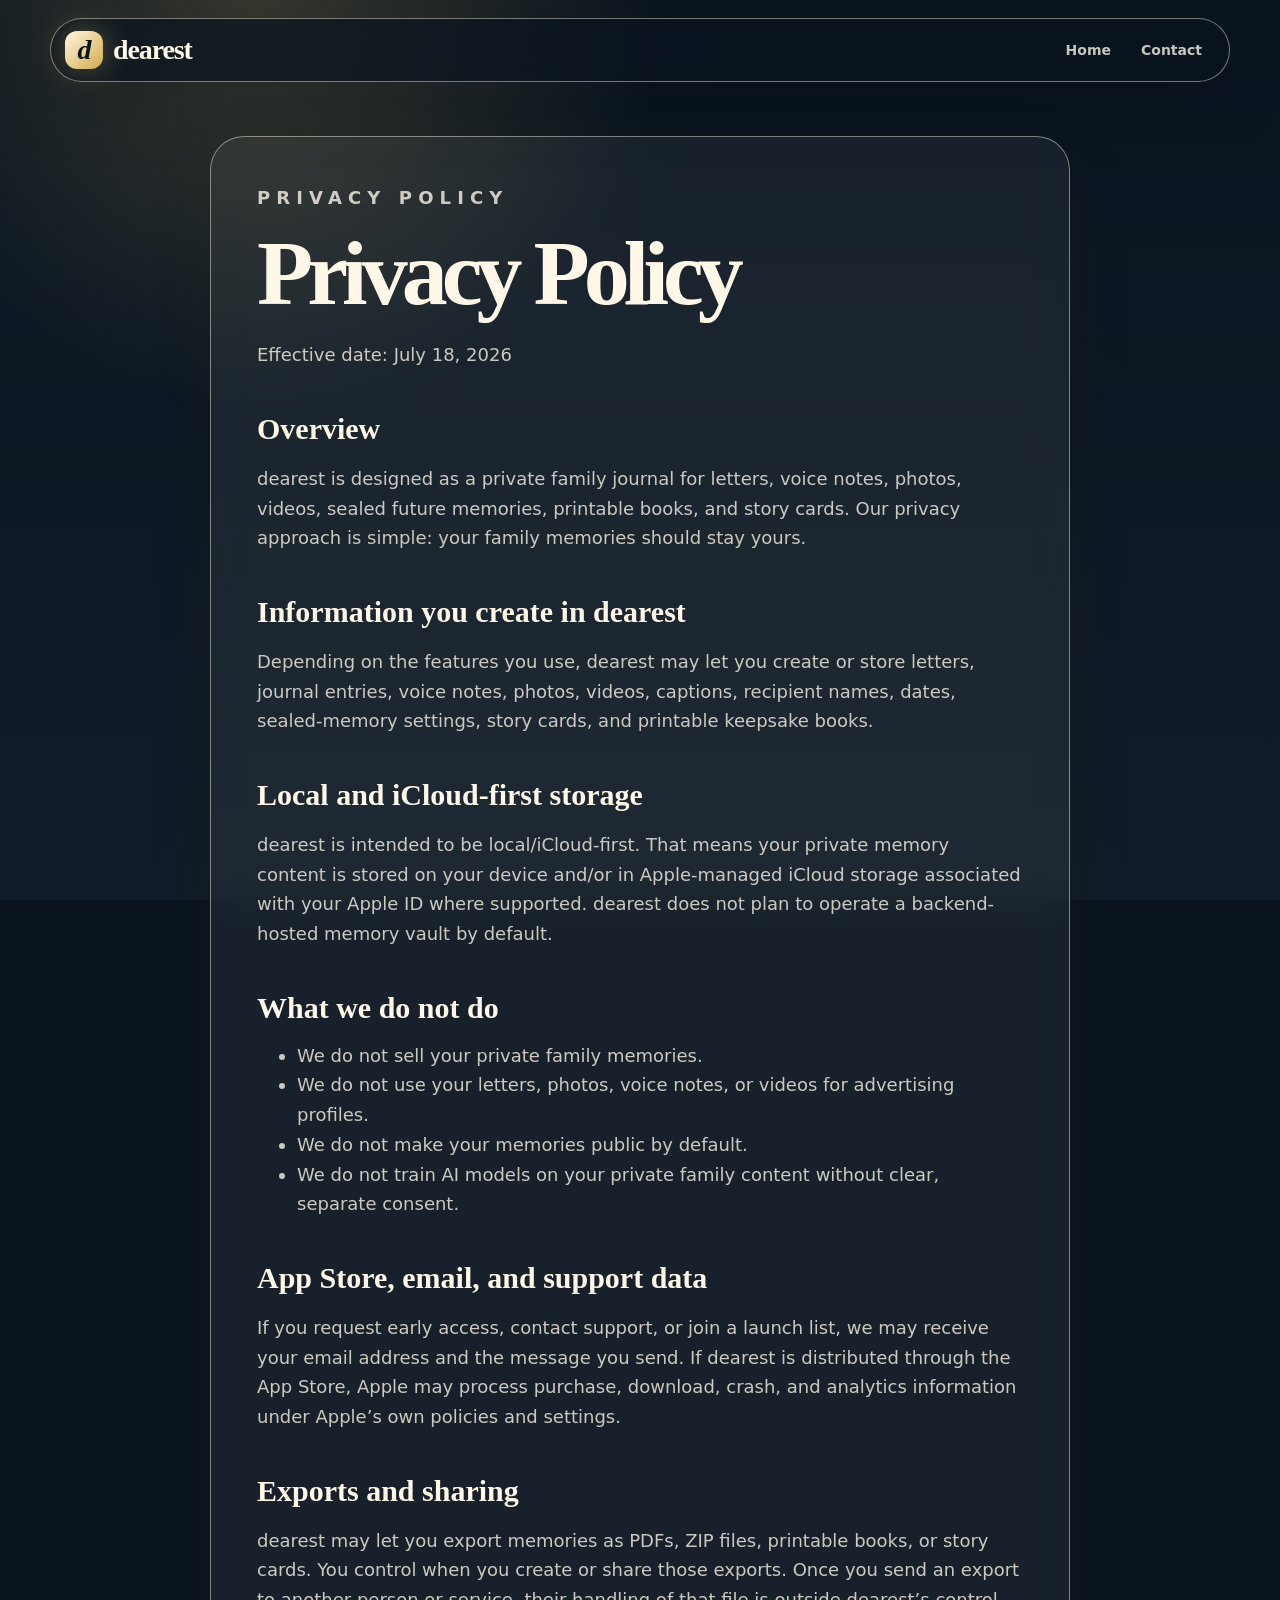
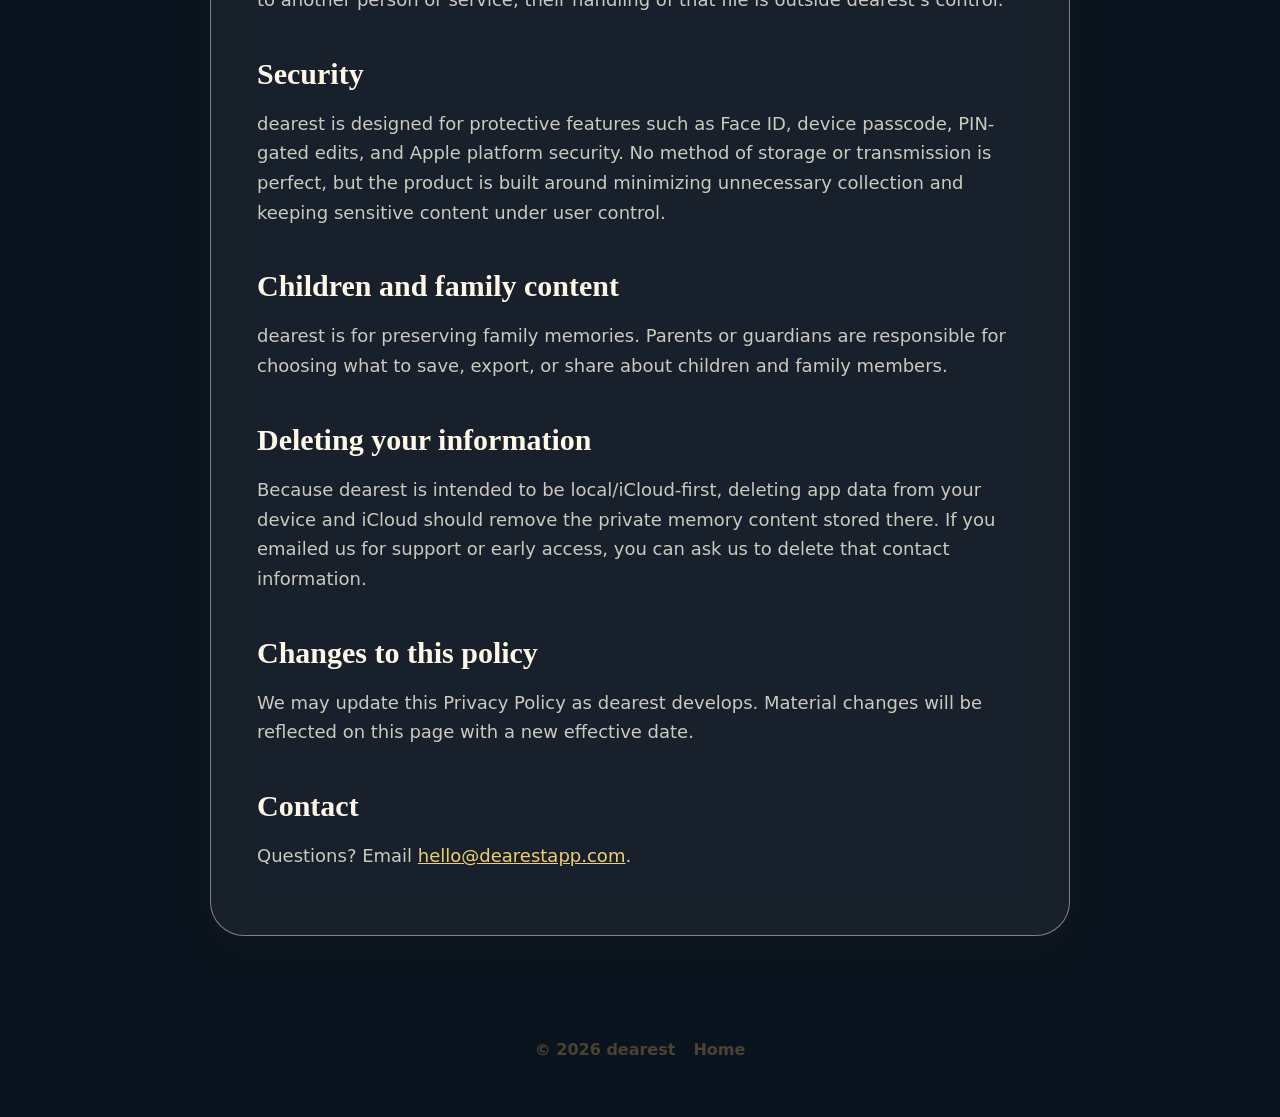
==== privacy.html @ 319049b5 "feat: add dearest marketing site" ====
<!doctype html>
<html lang="en">
<head>
  <meta charset="utf-8" />
  <meta name="viewport" content="width=device-width, initial-scale=1, viewport-fit=cover" />
  <title>Privacy Policy — dearest</title>
  <meta name="description" content="Privacy Policy for dearest, a private family journal app." />
  <meta name="theme-color" content="#0b141d" />
  <link rel="stylesheet" href="./styles.css?v=12" />
  <link rel="icon" href="./assets/icon-192.png" type="image/png" />
</head>
<body class="policy-page">
  <header class="site-header">
    <a class="brand" href="/"><span class="brand-mark">d</span><span>dearest</span></a>
    <nav><a href="/">Home</a><a href="mailto:hello@dearestapp.com">Contact</a></nav>
  </header>

  <main class="policy-wrap">
    <p class="eyebrow">PRIVACY POLICY</p>
    <h1>Privacy Policy</h1>
    <p class="lead">Effective date: July 18, 2026</p>

    <section>
      <h2>Overview</h2>
      <p>dearest is designed as a private family journal for letters, voice notes, photos, videos, sealed future memories, printable books, and story cards. Our privacy approach is simple: your family memories should stay yours.</p>
    </section>

    <section>
      <h2>Information you create in dearest</h2>
      <p>Depending on the features you use, dearest may let you create or store letters, journal entries, voice notes, photos, videos, captions, recipient names, dates, sealed-memory settings, story cards, and printable keepsake books.</p>
    </section>

    <section>
      <h2>Local and iCloud-first storage</h2>
      <p>dearest is intended to be local/iCloud-first. That means your private memory content is stored on your device and/or in Apple-managed iCloud storage associated with your Apple ID where supported. dearest does not plan to operate a backend-hosted memory vault by default.</p>
    </section>

    <section>
      <h2>What we do not do</h2>
      <ul>
        <li>We do not sell your private family memories.</li>
        <li>We do not use your letters, photos, voice notes, or videos for advertising profiles.</li>
        <li>We do not make your memories public by default.</li>
        <li>We do not train AI models on your private family content without clear, separate consent.</li>
      </ul>
    </section>

    <section>
      <h2>App Store, email, and support data</h2>
      <p>If you request early access, contact support, or join a launch list, we may receive your email address and the message you send. If dearest is distributed through the App Store, Apple may process purchase, download, crash, and analytics information under Apple’s own policies and settings.</p>
    </section>

    <section>
      <h2>Exports and sharing</h2>
      <p>dearest may let you export memories as PDFs, ZIP files, printable books, or story cards. You control when you create or share those exports. Once you send an export to another person or service, their handling of that file is outside dearest’s control.</p>
    </section>

    <section>
      <h2>Security</h2>
      <p>dearest is designed for protective features such as Face ID, device passcode, PIN-gated edits, and Apple platform security. No method of storage or transmission is perfect, but the product is built around minimizing unnecessary collection and keeping sensitive content under user control.</p>
    </section>

    <section>
      <h2>Children and family content</h2>
      <p>dearest is for preserving family memories. Parents or guardians are responsible for choosing what to save, export, or share about children and family members.</p>
    </section>

    <section>
      <h2>Deleting your information</h2>
      <p>Because dearest is intended to be local/iCloud-first, deleting app data from your device and iCloud should remove the private memory content stored there. If you emailed us for support or early access, you can ask us to delete that contact information.</p>
    </section>

    <section>
      <h2>Changes to this policy</h2>
      <p>We may update this Privacy Policy as dearest develops. Material changes will be reflected on this page with a new effective date.</p>
    </section>

    <section>
      <h2>Contact</h2>
      <p>Questions? Email <a href="mailto:hello@dearestapp.com">hello@dearestapp.com</a>.</p>
    </section>
  </main>

  <footer><span>© 2026 dearest</span><a href="/">Home</a></footer>
</body>
</html>
---- styles.css ----
:root{
  color-scheme:light;
  --cream:#f4ecd9;
  --cream-2:#dcc082;
  --gold:#e7c86f;
  --gold-2:#b89142;
  --ink:#07131f;
  --navy:#0a141f;
  --navy-2:#111d2a;
  --line:rgba(231,200,111,.26);
  --white:#fff8e9;
  --muted:#9ca4af;
  --shadow:0 34px 90px rgba(0,0,0,.32);
  --soft:0 16px 55px rgba(47,35,17,.18);
  --radius:34px;
}
*{box-sizing:border-box}
html{scroll-behavior:smooth}
body{margin:0;background:linear-gradient(135deg,#f8f3e7 0%,#e8d7a6 48%,#caa459 100%);color:var(--ink);font-family:-apple-system,BlinkMacSystemFont,"SF Pro Text",Inter,system-ui,sans-serif;overflow-x:hidden}
body:before{content:"";position:fixed;inset:0;background:radial-gradient(circle at 18% 4%,rgba(255,255,255,.72),transparent 30%),radial-gradient(circle at 80% 14%,rgba(224,190,105,.7),transparent 28%),linear-gradient(180deg,rgba(255,255,255,.32),rgba(255,255,255,0) 38%);pointer-events:none;z-index:-1}
a{color:inherit;text-decoration:none}img{display:block;max-width:100%}em{font-style:italic;font-weight:400}.site-header{position:sticky;top:0;z-index:10;width:min(1180px,calc(100% - 32px));margin:18px auto 0;padding:12px 14px;border:1px solid rgba(255,248,233,.44);border-radius:999px;background:rgba(10,20,31,.72);backdrop-filter:blur(22px);display:flex;align-items:center;justify-content:space-between;box-shadow:0 18px 70px rgba(0,0,0,.18);color:var(--white)}.brand{display:flex;align-items:center;gap:10px;font-family:Georgia,"New York",serif;font-size:28px;font-weight:800;letter-spacing:-.04em}.brand-mark{display:grid;place-items:center;width:38px;height:38px;border-radius:12px;background:linear-gradient(135deg,#fff8e6,#d4aa48);color:#0a141f;font-style:italic;box-shadow:0 0 30px rgba(231,200,111,.36)}nav{display:flex;gap:4px}nav a{padding:10px 13px;border-radius:999px;color:rgba(255,248,233,.78);font-weight:700;font-size:14px}nav a:hover{background:rgba(255,255,255,.08);color:#fff}.section-pad{width:min(1180px,calc(100% - 32px));margin:0 auto;padding:86px 0}.hero{display:grid;grid-template-columns:.86fr 1.14fr;gap:44px;align-items:center;min-height:760px;padding-top:56px}.hero-copy{padding:34px 0}.eyebrow{margin:0 0 18px;color:#8b6d2b;letter-spacing:.34em;font-size:13px;font-weight:900}.hero h1,.feature-card h2,.split h2,.privacy-panel h2,.final-cta h2,.policy-wrap h1{font-family:Georgia,"New York",serif;letter-spacing:-.065em;line-height:.93;margin:0}.hero h1{font-size:clamp(58px,8vw,116px)}.lead{font-size:clamp(20px,2.25vw,30px);line-height:1.32;color:#26323f;margin:24px 0 0;max-width:660px}.actions{display:flex;flex-wrap:wrap;gap:14px;margin-top:34px}.primary,.secondary,.app-badge,.policy-link{display:inline-flex;align-items:center;justify-content:center;min-height:54px;padding:0 24px;border-radius:999px;font-weight:900}.primary{background:linear-gradient(135deg,#fff2b2,#d5a747);color:#09131d;box-shadow:0 0 34px rgba(231,200,111,.42),0 18px 38px rgba(60,38,5,.2)}.secondary{border:1px solid rgba(7,19,31,.24);background:rgba(255,248,233,.32);color:#07131f}.fine{font-size:14px;font-weight:800;color:#6f5a2d;letter-spacing:.08em;margin-top:18px;text-transform:uppercase}.hero-art{position:relative}.hero-art:before{content:"";position:absolute;inset:10% 8%;border-radius:44px;background:#0a141f;filter:blur(70px);opacity:.35}.hero-art img{position:relative;border-radius:38px;box-shadow:var(--shadow);transform:rotate(-1deg)}.tilt-right img{transform:rotate(1.5deg)}.marquee{display:flex;gap:10px;overflow:hidden;padding:18px 0;border-top:1px solid rgba(7,19,31,.16);border-bottom:1px solid rgba(7,19,31,.16);background:rgba(255,248,233,.22)}.marquee span{flex:0 0 auto;border:1px solid rgba(7,19,31,.18);border-radius:999px;padding:12px 18px;font-weight:900;color:#172431;background:rgba(255,248,233,.38)}.feature-grid{display:grid;grid-template-columns:1fr 1fr;gap:22px}.feature-card,.privacy-panel,.final-cta,.policy-wrap{border:1px solid rgba(255,248,233,.46);border-radius:var(--radius);background:rgba(255,248,233,.38);box-shadow:var(--soft);backdrop-filter:blur(18px);overflow:hidden}.feature-card{padding:24px}.feature-card.wide{grid-column:1/-1;display:grid;grid-template-columns:.78fr 1fr;gap:28px;align-items:center}.feature-card img{border-radius:26px;box-shadow:0 24px 70px rgba(0,0,0,.22)}.feature-card h2,.split h2,.privacy-panel h2,.final-cta h2{font-size:clamp(44px,5.5vw,82px);color:#07131f}.feature-card p,.split p,.privacy-panel p{font-size:20px;line-height:1.52;color:#3d4650}.split{display:grid;grid-template-columns:1.05fr .95fr;gap:54px;align-items:center}.phone-stack{position:relative;min-height:620px}.phone-stack img{position:absolute;width:58%;border-radius:30px;box-shadow:var(--shadow)}.phone-a{left:0;top:0;transform:rotate(-4deg)}.phone-b{right:0;bottom:0;transform:rotate(5deg)}.check-list{display:grid;gap:14px;padding:0;margin:28px 0 0;list-style:none}.check-list li{padding:18px 20px;border:1px solid rgba(7,19,31,.15);border-radius:20px;background:rgba(255,248,233,.38);font-weight:900}.check-list li:before{content:"✦";color:#a77a26;margin-right:10px}.privacy-panel{padding:48px}.privacy-grid{display:grid;grid-template-columns:repeat(4,1fr);gap:14px;margin-top:28px}.privacy-grid div{border:1px solid rgba(7,19,31,.13);border-radius:22px;background:rgba(10,20,31,.92);padding:22px;color:var(--white);min-height:164px}.privacy-grid strong{display:block;font-family:Georgia,"New York",serif;font-size:25px;line-height:1.05;margin-bottom:12px}.privacy-grid span{color:rgba(255,248,233,.74);line-height:1.42}.policy-link{margin-top:28px;background:#0a141f;color:var(--white)}.final-cta{display:grid;grid-template-columns:1.25fr .75fr;gap:34px;align-items:center;padding:22px 30px 22px 22px;margin-bottom:58px;background:linear-gradient(135deg,rgba(10,20,31,.94),rgba(16,26,38,.88));color:var(--white)}.final-cta img{border-radius:26px}.final-cta h2{font-size:72px;background:linear-gradient(90deg,#f9f1df,#d7a950,#fff1a7);-webkit-background-clip:text;color:transparent}.final-cta p{font-size:26px;color:rgba(255,248,233,.8)}.app-badge{background:#05080d;color:#fff;border:1px solid rgba(255,255,255,.28)}footer{width:min(1180px,calc(100% - 32px));margin:0 auto 34px;padding:24px;display:flex;gap:18px;justify-content:center;color:#4b4231;font-weight:800}.policy-page{background:#0a141f;color:var(--white)}.policy-page:before{background:radial-gradient(circle at 20% 0,rgba(231,200,111,.2),transparent 30%),linear-gradient(180deg,#0a141f,#101c28)}.policy-wrap{width:min(860px,calc(100% - 32px));margin:54px auto 80px;padding:46px;background:rgba(255,248,233,.06);color:var(--white)}.policy-wrap h1{font-size:clamp(54px,8vw,92px)}.policy-wrap h2{font-family:Georgia,"New York",serif;font-size:30px;margin:42px 0 10px}.policy-wrap p,.policy-wrap li{color:rgba(255,248,233,.78);font-size:18px;line-height:1.65}.policy-wrap a{color:#f0cf73;text-decoration:underline}
@media (max-width:860px){.site-header{width:calc(100% - 20px);margin-top:10px}.brand{font-size:24px}nav a{font-size:13px;padding:9px}.hero,.feature-card.wide,.split,.final-cta{grid-template-columns:1fr}.section-pad{width:calc(100% - 24px);padding:58px 0}.hero{gap:10px;min-height:auto}.hero h1{font-size:58px}.lead{font-size:20px}.feature-grid,.privacy-grid{grid-template-columns:1fr}.feature-card h2,.split h2,.privacy-panel h2{font-size:48px}.phone-stack{min-height:720px}.phone-stack img{width:72%}.privacy-panel{padding:26px}.final-cta{padding:16px}.final-cta h2{font-size:56px}footer{flex-wrap:wrap}.policy-wrap{padding:26px}}
@media (max-width:520px){nav a:nth-child(1){display:none}.hero h1{font-size:50px}.actions a{width:100%}.phone-stack{min-height:600px}.phone-stack img{width:82%}.phone-b{bottom:30px}.feature-card{padding:16px}.feature-card h2,.split h2,.privacy-panel h2{font-size:40px}.feature-card p,.split p,.privacy-panel p{font-size:18px}.eyebrow{font-size:12px;letter-spacing:.24em}}
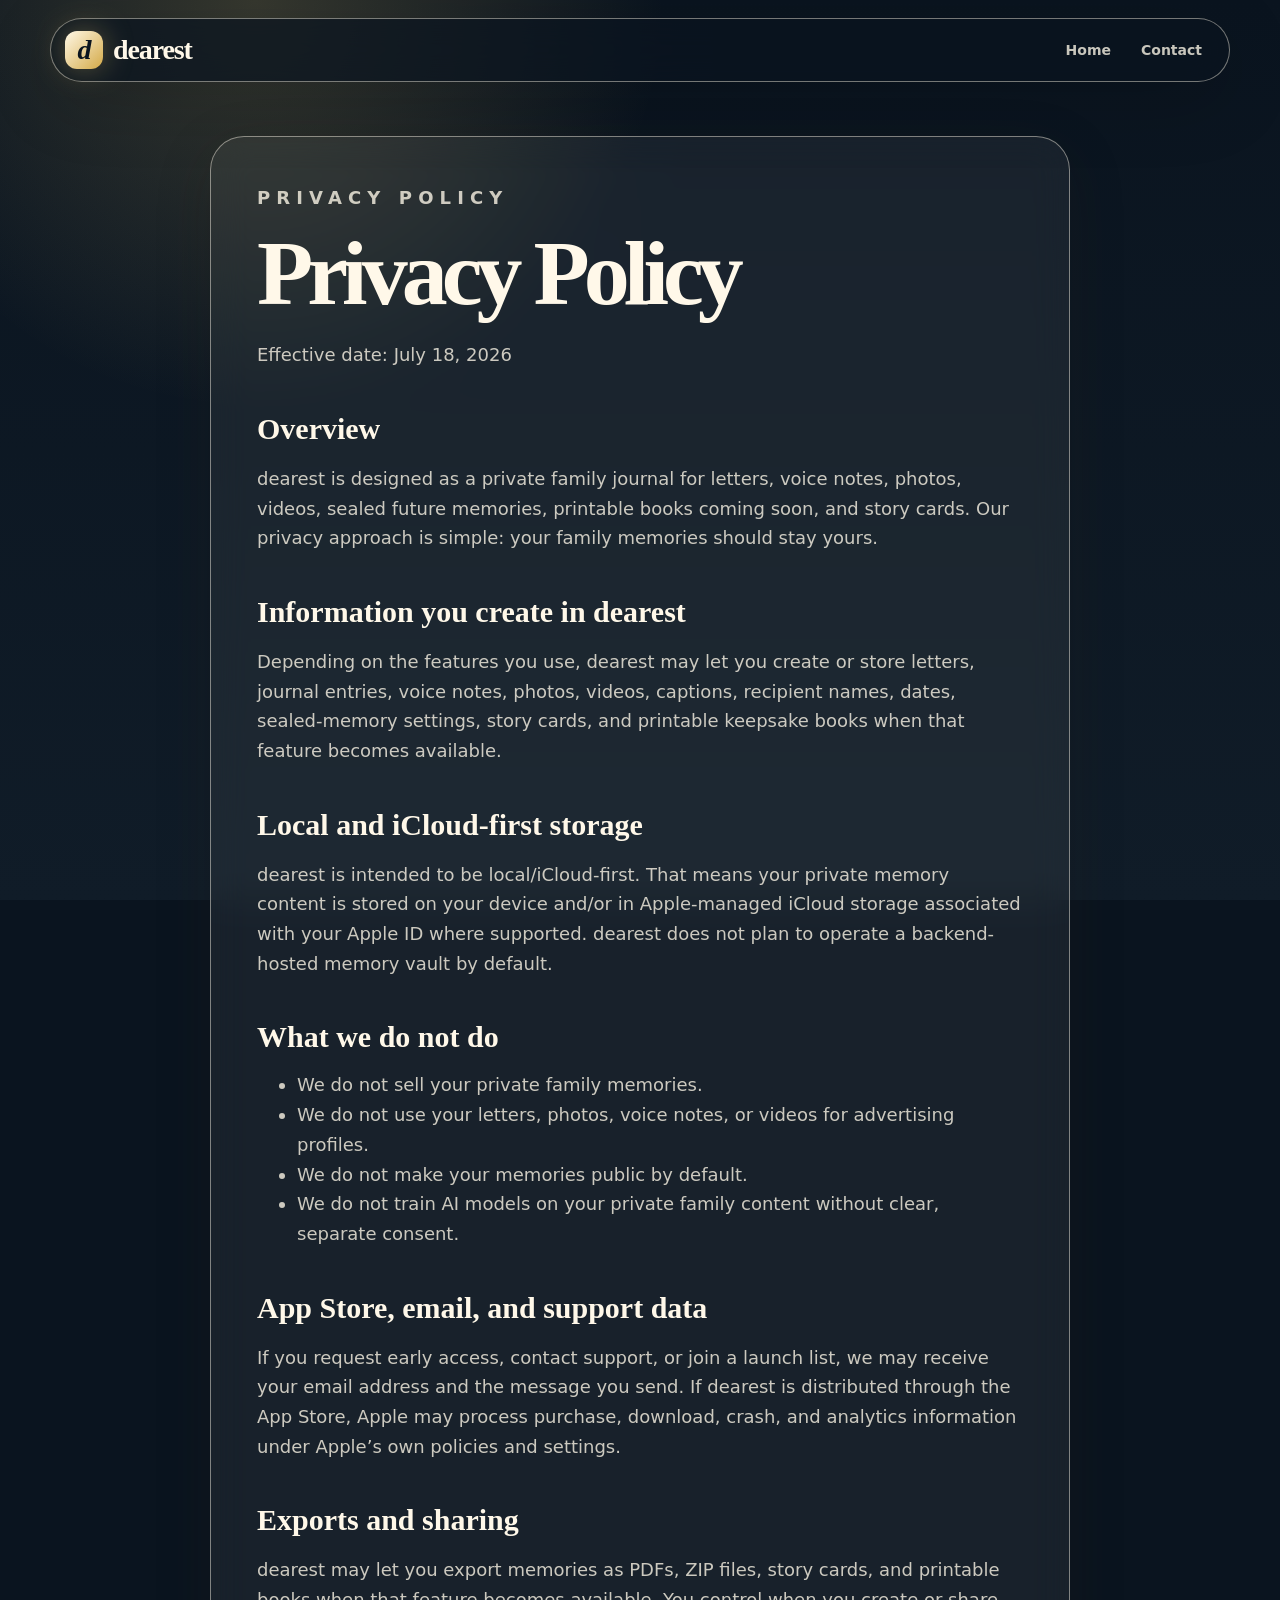
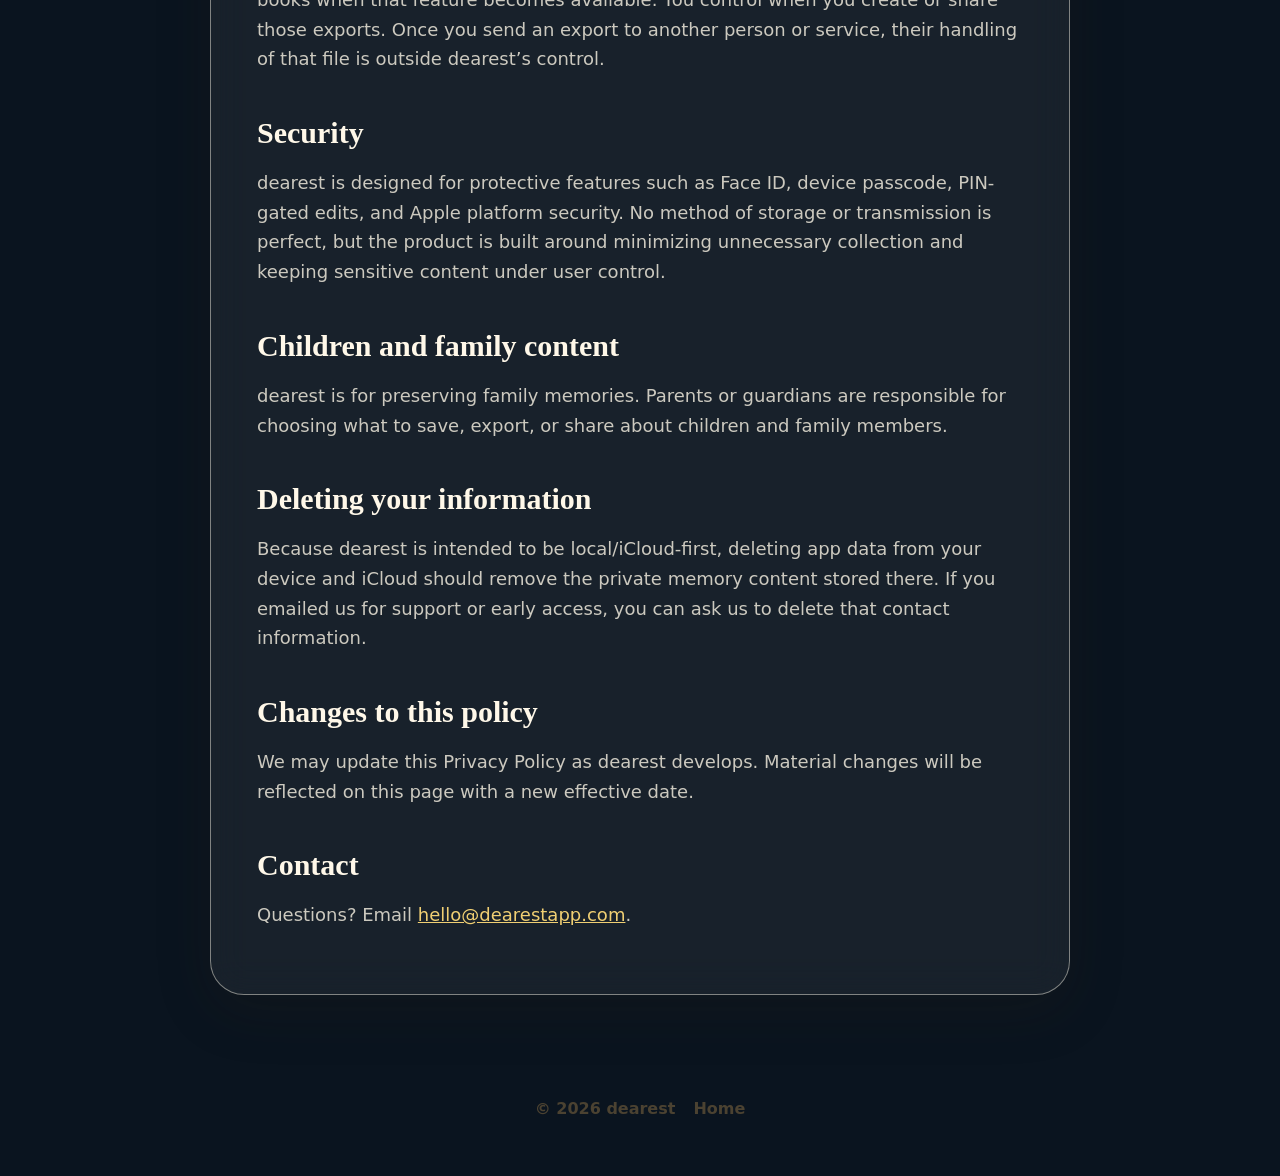
==== commit aba4a5a1: "chore: harden dearest production site" ====
--- a/privacy.html
+++ b/privacy.html
@@ -6,7 +6,8 @@
   <title>Privacy Policy — dearest</title>
   <meta name="description" content="Privacy Policy for dearest, a private family journal app." />
   <meta name="theme-color" content="#0b141d" />
-  <link rel="stylesheet" href="./styles.css?v=12" />
+  <link rel="canonical" href="https://dearestapp.com/privacy" />
+  <link rel="stylesheet" href="./styles.css?v=13" />
   <link rel="icon" href="./assets/icon-192.png" type="image/png" />
 </head>
 <body class="policy-page">
@@ -22,12 +23,12 @@
 
     <section>
       <h2>Overview</h2>
-      <p>dearest is designed as a private family journal for letters, voice notes, photos, videos, sealed future memories, printable books, and story cards. Our privacy approach is simple: your family memories should stay yours.</p>
+      <p>dearest is designed as a private family journal for letters, voice notes, photos, videos, sealed future memories, printable books coming soon, and story cards. Our privacy approach is simple: your family memories should stay yours.</p>
     </section>
 
     <section>
       <h2>Information you create in dearest</h2>
-      <p>Depending on the features you use, dearest may let you create or store letters, journal entries, voice notes, photos, videos, captions, recipient names, dates, sealed-memory settings, story cards, and printable keepsake books.</p>
+      <p>Depending on the features you use, dearest may let you create or store letters, journal entries, voice notes, photos, videos, captions, recipient names, dates, sealed-memory settings, story cards, and printable keepsake books when that feature becomes available.</p>
     </section>
 
     <section>
@@ -52,7 +53,7 @@
 
     <section>
       <h2>Exports and sharing</h2>
-      <p>dearest may let you export memories as PDFs, ZIP files, printable books, or story cards. You control when you create or share those exports. Once you send an export to another person or service, their handling of that file is outside dearest’s control.</p>
+      <p>dearest may let you export memories as PDFs, ZIP files, story cards, and printable books when that feature becomes available. You control when you create or share those exports. Once you send an export to another person or service, their handling of that file is outside dearest’s control.</p>
     </section>
 
     <section>
--- a/styles.css
+++ b/styles.css
@@ -21,3 +21,20 @@
 a{color:inherit;text-decoration:none}img{display:block;max-width:100%}em{font-style:italic;font-weight:400}.site-header{position:sticky;top:0;z-index:10;width:min(1180px,calc(100% - 32px));margin:18px auto 0;padding:12px 14px;border:1px solid rgba(255,248,233,.44);border-radius:999px;background:rgba(10,20,31,.72);backdrop-filter:blur(22px);display:flex;align-items:center;justify-content:space-between;box-shadow:0 18px 70px rgba(0,0,0,.18);color:var(--white)}.brand{display:flex;align-items:center;gap:10px;font-family:Georgia,"New York",serif;font-size:28px;font-weight:800;letter-spacing:-.04em}.brand-mark{display:grid;place-items:center;width:38px;height:38px;border-radius:12px;background:linear-gradient(135deg,#fff8e6,#d4aa48);color:#0a141f;font-style:italic;box-shadow:0 0 30px rgba(231,200,111,.36)}nav{display:flex;gap:4px}nav a{padding:10px 13px;border-radius:999px;color:rgba(255,248,233,.78);font-weight:700;font-size:14px}nav a:hover{background:rgba(255,255,255,.08);color:#fff}.section-pad{width:min(1180px,calc(100% - 32px));margin:0 auto;padding:86px 0}.hero{display:grid;grid-template-columns:.86fr 1.14fr;gap:44px;align-items:center;min-height:760px;padding-top:56px}.hero-copy{padding:34px 0}.eyebrow{margin:0 0 18px;color:#8b6d2b;letter-spacing:.34em;font-size:13px;font-weight:900}.hero h1,.feature-card h2,.split h2,.privacy-panel h2,.final-cta h2,.policy-wrap h1{font-family:Georgia,"New York",serif;letter-spacing:-.065em;line-height:.93;margin:0}.hero h1{font-size:clamp(58px,8vw,116px)}.lead{font-size:clamp(20px,2.25vw,30px);line-height:1.32;color:#26323f;margin:24px 0 0;max-width:660px}.actions{display:flex;flex-wrap:wrap;gap:14px;margin-top:34px}.primary,.secondary,.app-badge,.policy-link{display:inline-flex;align-items:center;justify-content:center;min-height:54px;padding:0 24px;border-radius:999px;font-weight:900}.primary{background:linear-gradient(135deg,#fff2b2,#d5a747);color:#09131d;box-shadow:0 0 34px rgba(231,200,111,.42),0 18px 38px rgba(60,38,5,.2)}.secondary{border:1px solid rgba(7,19,31,.24);background:rgba(255,248,233,.32);color:#07131f}.fine{font-size:14px;font-weight:800;color:#6f5a2d;letter-spacing:.08em;margin-top:18px;text-transform:uppercase}.hero-art{position:relative}.hero-art:before{content:"";position:absolute;inset:10% 8%;border-radius:44px;background:#0a141f;filter:blur(70px);opacity:.35}.hero-art img{position:relative;border-radius:38px;box-shadow:var(--shadow);transform:rotate(-1deg)}.tilt-right img{transform:rotate(1.5deg)}.marquee{display:flex;gap:10px;overflow:hidden;padding:18px 0;border-top:1px solid rgba(7,19,31,.16);border-bottom:1px solid rgba(7,19,31,.16);background:rgba(255,248,233,.22)}.marquee span{flex:0 0 auto;border:1px solid rgba(7,19,31,.18);border-radius:999px;padding:12px 18px;font-weight:900;color:#172431;background:rgba(255,248,233,.38)}.feature-grid{display:grid;grid-template-columns:1fr 1fr;gap:22px}.feature-card,.privacy-panel,.final-cta,.policy-wrap{border:1px solid rgba(255,248,233,.46);border-radius:var(--radius);background:rgba(255,248,233,.38);box-shadow:var(--soft);backdrop-filter:blur(18px);overflow:hidden}.feature-card{padding:24px}.feature-card.wide{grid-column:1/-1;display:grid;grid-template-columns:.78fr 1fr;gap:28px;align-items:center}.feature-card img{border-radius:26px;box-shadow:0 24px 70px rgba(0,0,0,.22)}.feature-card h2,.split h2,.privacy-panel h2,.final-cta h2{font-size:clamp(44px,5.5vw,82px);color:#07131f}.feature-card p,.split p,.privacy-panel p{font-size:20px;line-height:1.52;color:#3d4650}.split{display:grid;grid-template-columns:1.05fr .95fr;gap:54px;align-items:center}.phone-stack{position:relative;min-height:620px}.phone-stack img{position:absolute;width:58%;border-radius:30px;box-shadow:var(--shadow)}.phone-a{left:0;top:0;transform:rotate(-4deg)}.phone-b{right:0;bottom:0;transform:rotate(5deg)}.check-list{display:grid;gap:14px;padding:0;margin:28px 0 0;list-style:none}.check-list li{padding:18px 20px;border:1px solid rgba(7,19,31,.15);border-radius:20px;background:rgba(255,248,233,.38);font-weight:900}.check-list li:before{content:"✦";color:#a77a26;margin-right:10px}.privacy-panel{padding:48px}.privacy-grid{display:grid;grid-template-columns:repeat(4,1fr);gap:14px;margin-top:28px}.privacy-grid div{border:1px solid rgba(7,19,31,.13);border-radius:22px;background:rgba(10,20,31,.92);padding:22px;color:var(--white);min-height:164px}.privacy-grid strong{display:block;font-family:Georgia,"New York",serif;font-size:25px;line-height:1.05;margin-bottom:12px}.privacy-grid span{color:rgba(255,248,233,.74);line-height:1.42}.policy-link{margin-top:28px;background:#0a141f;color:var(--white)}.final-cta{display:grid;grid-template-columns:1.25fr .75fr;gap:34px;align-items:center;padding:22px 30px 22px 22px;margin-bottom:58px;background:linear-gradient(135deg,rgba(10,20,31,.94),rgba(16,26,38,.88));color:var(--white)}.final-cta img{border-radius:26px}.final-cta h2{font-size:72px;background:linear-gradient(90deg,#f9f1df,#d7a950,#fff1a7);-webkit-background-clip:text;color:transparent}.final-cta p{font-size:26px;color:rgba(255,248,233,.8)}.app-badge{background:#05080d;color:#fff;border:1px solid rgba(255,255,255,.28)}footer{width:min(1180px,calc(100% - 32px));margin:0 auto 34px;padding:24px;display:flex;gap:18px;justify-content:center;color:#4b4231;font-weight:800}.policy-page{background:#0a141f;color:var(--white)}.policy-page:before{background:radial-gradient(circle at 20% 0,rgba(231,200,111,.2),transparent 30%),linear-gradient(180deg,#0a141f,#101c28)}.policy-wrap{width:min(860px,calc(100% - 32px));margin:54px auto 80px;padding:46px;background:rgba(255,248,233,.06);color:var(--white)}.policy-wrap h1{font-size:clamp(54px,8vw,92px)}.policy-wrap h2{font-family:Georgia,"New York",serif;font-size:30px;margin:42px 0 10px}.policy-wrap p,.policy-wrap li{color:rgba(255,248,233,.78);font-size:18px;line-height:1.65}.policy-wrap a{color:#f0cf73;text-decoration:underline}
 @media (max-width:860px){.site-header{width:calc(100% - 20px);margin-top:10px}.brand{font-size:24px}nav a{font-size:13px;padding:9px}.hero,.feature-card.wide,.split,.final-cta{grid-template-columns:1fr}.section-pad{width:calc(100% - 24px);padding:58px 0}.hero{gap:10px;min-height:auto}.hero h1{font-size:58px}.lead{font-size:20px}.feature-grid,.privacy-grid{grid-template-columns:1fr}.feature-card h2,.split h2,.privacy-panel h2{font-size:48px}.phone-stack{min-height:720px}.phone-stack img{width:72%}.privacy-panel{padding:26px}.final-cta{padding:16px}.final-cta h2{font-size:56px}footer{flex-wrap:wrap}.policy-wrap{padding:26px}}
 @media (max-width:520px){nav a:nth-child(1){display:none}.hero h1{font-size:50px}.actions a{width:100%}.phone-stack{min-height:600px}.phone-stack img{width:82%}.phone-b{bottom:30px}.feature-card{padding:16px}.feature-card h2,.split h2,.privacy-panel h2{font-size:40px}.feature-card p,.split p,.privacy-panel p{font-size:18px}.eyebrow{font-size:12px;letter-spacing:.24em}}
+
+/* Mobile cleanup: keep screenshots from floating over copy. */
+@media (max-width:860px){
+  .feature-grid{gap:18px}
+  .feature-card{display:flex;flex-direction:column;gap:18px;overflow:hidden}
+  .feature-card img{width:100%;max-height:560px;object-fit:contain;background:#0a141f;margin:0}
+  .split{display:flex;flex-direction:column-reverse;gap:26px;padding-top:38px}
+  .phone-stack{position:relative;display:grid;gap:18px;min-height:0;width:100%}
+  .phone-stack img{position:relative;inset:auto;width:100%;max-height:620px;object-fit:contain;transform:none;border-radius:28px;background:#0a141f}
+  .phone-a,.phone-b{left:auto;right:auto;top:auto;bottom:auto;transform:none}
+  .check-list{margin-bottom:10px}
+}
+@media (max-width:520px){
+  .site-header{position:relative}
+  .feature-card img,.phone-stack img{max-height:520px}
+  .split{padding-top:24px}
+}
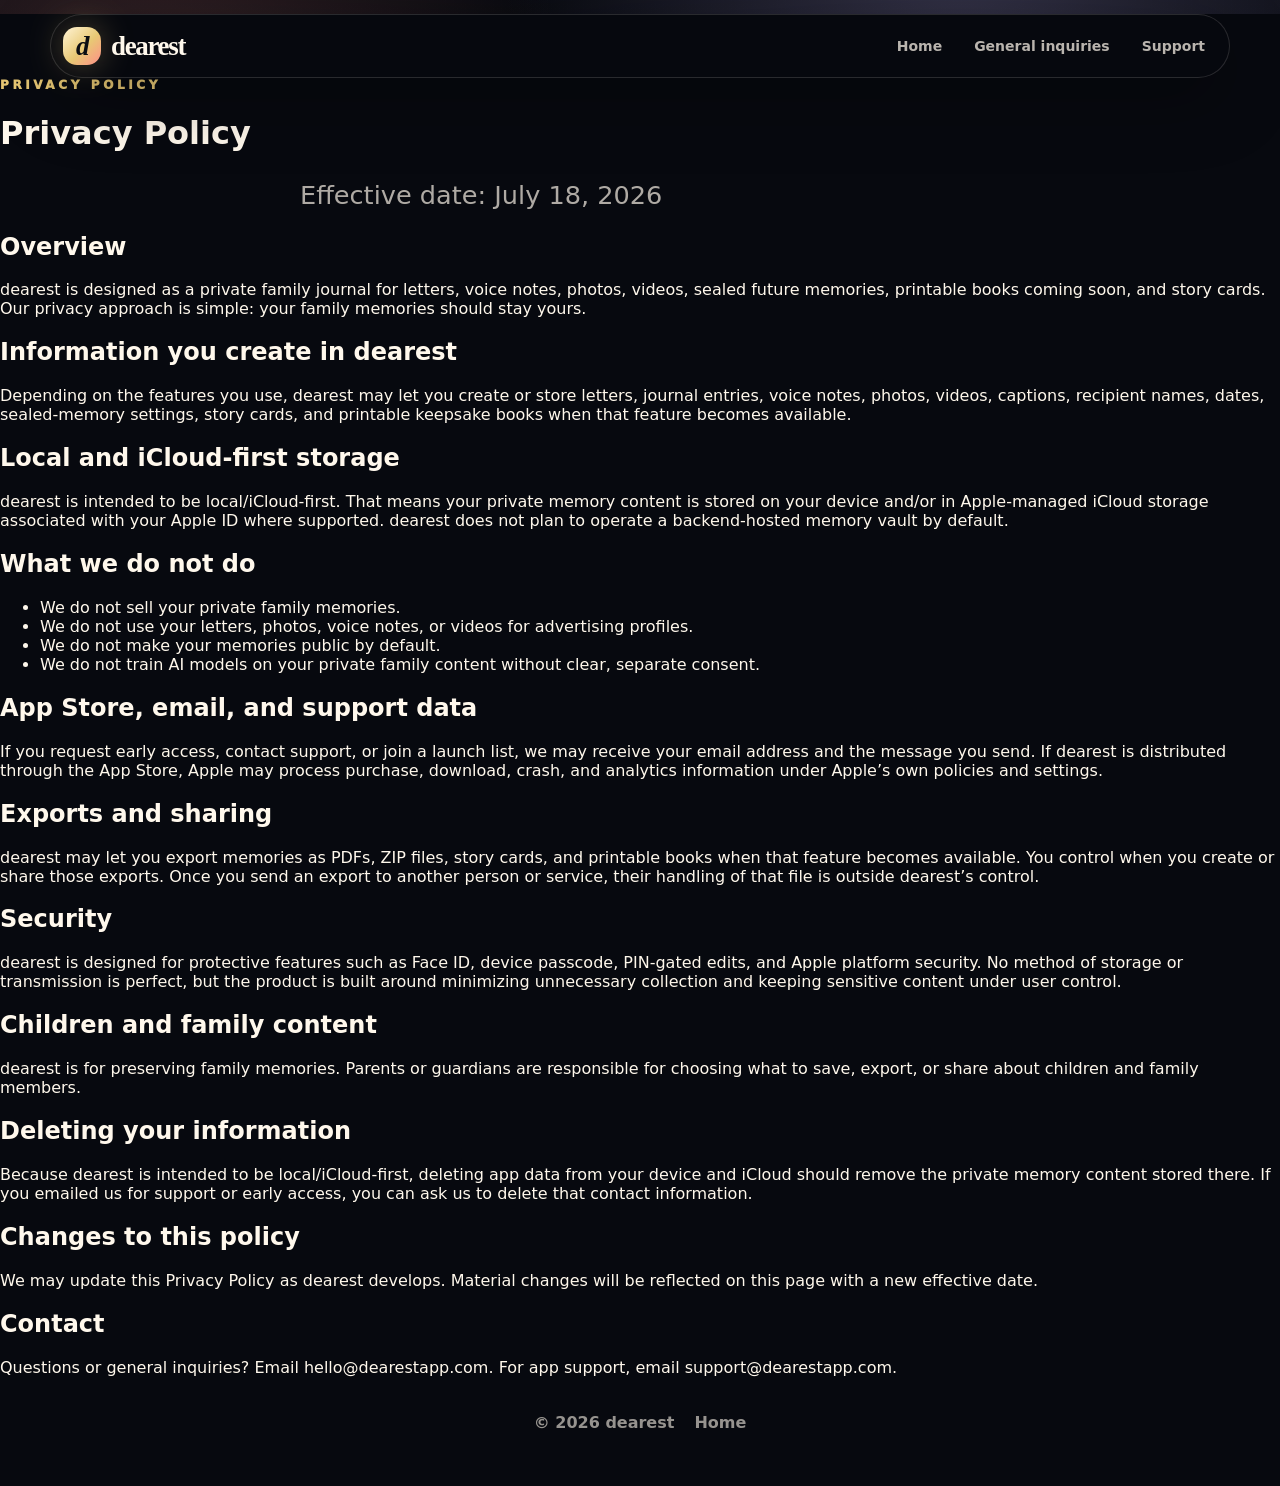
==== commit 56e99a5f: "Add dearest contact emails" ====
--- a/privacy.html
+++ b/privacy.html
@@ -13,7 +13,7 @@
 <body class="policy-page">
   <header class="site-header">
     <a class="brand" href="/"><span class="brand-mark">d</span><span>dearest</span></a>
-    <nav><a href="/">Home</a><a href="mailto:hello@dearestapp.com">Contact</a></nav>
+    <nav><a href="/">Home</a><a href="mailto:hello@dearestapp.com">General inquiries</a><a href="mailto:support@dearestapp.com">Support</a></nav>
   </header>
 
   <main class="policy-wrap">
@@ -78,7 +78,7 @@
 
     <section>
       <h2>Contact</h2>
-      <p>Questions? Email <a href="mailto:hello@dearestapp.com">hello@dearestapp.com</a>.</p>
+      <p>Questions or general inquiries? Email <a href="mailto:hello@dearestapp.com">hello@dearestapp.com</a>. For app support, email <a href="mailto:support@dearestapp.com">support@dearestapp.com</a>.</p>
     </section>
   </main>
 
--- a/styles.css
+++ b/styles.css
@@ -1,40 +1,32 @@
 :root{
-  color-scheme:light;
-  --cream:#f4ecd9;
-  --cream-2:#dcc082;
-  --gold:#e7c86f;
-  --gold-2:#b89142;
-  --ink:#07131f;
-  --navy:#0a141f;
-  --navy-2:#111d2a;
-  --line:rgba(231,200,111,.26);
-  --white:#fff8e9;
-  --muted:#9ca4af;
-  --shadow:0 34px 90px rgba(0,0,0,.32);
-  --soft:0 16px 55px rgba(47,35,17,.18);
-  --radius:34px;
+  color-scheme: dark;
+  --bg:#07090f;
+  --ink:#fff8ec;
+  --muted:rgba(255,248,236,.68);
+  --soft:rgba(255,248,236,.1);
+  --line:rgba(255,248,236,.14);
+  --gold:#e8c874;
+  --rose:#ff8f88;
+  --lilac:#c5b8ff;
+  --cream:#f6ead4;
+  --cream-ink:#1b1720;
+  --cream-muted:rgba(27,23,32,.62);
+  --radius:32px;
+  --shadow:0 34px 100px rgba(0,0,0,.44);
 }
 *{box-sizing:border-box}
-html{scroll-behavior:smooth}
-body{margin:0;background:linear-gradient(135deg,#f8f3e7 0%,#e8d7a6 48%,#caa459 100%);color:var(--ink);font-family:-apple-system,BlinkMacSystemFont,"SF Pro Text",Inter,system-ui,sans-serif;overflow-x:hidden}
-body:before{content:"";position:fixed;inset:0;background:radial-gradient(circle at 18% 4%,rgba(255,255,255,.72),transparent 30%),radial-gradient(circle at 80% 14%,rgba(224,190,105,.7),transparent 28%),linear-gradient(180deg,rgba(255,255,255,.32),rgba(255,255,255,0) 38%);pointer-events:none;z-index:-1}
-a{color:inherit;text-decoration:none}img{display:block;max-width:100%}em{font-style:italic;font-weight:400}.site-header{position:sticky;top:0;z-index:10;width:min(1180px,calc(100% - 32px));margin:18px auto 0;padding:12px 14px;border:1px solid rgba(255,248,233,.44);border-radius:999px;background:rgba(10,20,31,.72);backdrop-filter:blur(22px);display:flex;align-items:center;justify-content:space-between;box-shadow:0 18px 70px rgba(0,0,0,.18);color:var(--white)}.brand{display:flex;align-items:center;gap:10px;font-family:Georgia,"New York",serif;font-size:28px;font-weight:800;letter-spacing:-.04em}.brand-mark{display:grid;place-items:center;width:38px;height:38px;border-radius:12px;background:linear-gradient(135deg,#fff8e6,#d4aa48);color:#0a141f;font-style:italic;box-shadow:0 0 30px rgba(231,200,111,.36)}nav{display:flex;gap:4px}nav a{padding:10px 13px;border-radius:999px;color:rgba(255,248,233,.78);font-weight:700;font-size:14px}nav a:hover{background:rgba(255,255,255,.08);color:#fff}.section-pad{width:min(1180px,calc(100% - 32px));margin:0 auto;padding:86px 0}.hero{display:grid;grid-template-columns:.86fr 1.14fr;gap:44px;align-items:center;min-height:760px;padding-top:56px}.hero-copy{padding:34px 0}.eyebrow{margin:0 0 18px;color:#8b6d2b;letter-spacing:.34em;font-size:13px;font-weight:900}.hero h1,.feature-card h2,.split h2,.privacy-panel h2,.final-cta h2,.policy-wrap h1{font-family:Georgia,"New York",serif;letter-spacing:-.065em;line-height:.93;margin:0}.hero h1{font-size:clamp(58px,8vw,116px)}.lead{font-size:clamp(20px,2.25vw,30px);line-height:1.32;color:#26323f;margin:24px 0 0;max-width:660px}.actions{display:flex;flex-wrap:wrap;gap:14px;margin-top:34px}.primary,.secondary,.app-badge,.policy-link{display:inline-flex;align-items:center;justify-content:center;min-height:54px;padding:0 24px;border-radius:999px;font-weight:900}.primary{background:linear-gradient(135deg,#fff2b2,#d5a747);color:#09131d;box-shadow:0 0 34px rgba(231,200,111,.42),0 18px 38px rgba(60,38,5,.2)}.secondary{border:1px solid rgba(7,19,31,.24);background:rgba(255,248,233,.32);color:#07131f}.fine{font-size:14px;font-weight:800;color:#6f5a2d;letter-spacing:.08em;margin-top:18px;text-transform:uppercase}.hero-art{position:relative}.hero-art:before{content:"";position:absolute;inset:10% 8%;border-radius:44px;background:#0a141f;filter:blur(70px);opacity:.35}.hero-art img{position:relative;border-radius:38px;box-shadow:var(--shadow);transform:rotate(-1deg)}.tilt-right img{transform:rotate(1.5deg)}.marquee{display:flex;gap:10px;overflow:hidden;padding:18px 0;border-top:1px solid rgba(7,19,31,.16);border-bottom:1px solid rgba(7,19,31,.16);background:rgba(255,248,233,.22)}.marquee span{flex:0 0 auto;border:1px solid rgba(7,19,31,.18);border-radius:999px;padding:12px 18px;font-weight:900;color:#172431;background:rgba(255,248,233,.38)}.feature-grid{display:grid;grid-template-columns:1fr 1fr;gap:22px}.feature-card,.privacy-panel,.final-cta,.policy-wrap{border:1px solid rgba(255,248,233,.46);border-radius:var(--radius);background:rgba(255,248,233,.38);box-shadow:var(--soft);backdrop-filter:blur(18px);overflow:hidden}.feature-card{padding:24px}.feature-card.wide{grid-column:1/-1;display:grid;grid-template-columns:.78fr 1fr;gap:28px;align-items:center}.feature-card img{border-radius:26px;box-shadow:0 24px 70px rgba(0,0,0,.22)}.feature-card h2,.split h2,.privacy-panel h2,.final-cta h2{font-size:clamp(44px,5.5vw,82px);color:#07131f}.feature-card p,.split p,.privacy-panel p{font-size:20px;line-height:1.52;color:#3d4650}.split{display:grid;grid-template-columns:1.05fr .95fr;gap:54px;align-items:center}.phone-stack{position:relative;min-height:620px}.phone-stack img{position:absolute;width:58%;border-radius:30px;box-shadow:var(--shadow)}.phone-a{left:0;top:0;transform:rotate(-4deg)}.phone-b{right:0;bottom:0;transform:rotate(5deg)}.check-list{display:grid;gap:14px;padding:0;margin:28px 0 0;list-style:none}.check-list li{padding:18px 20px;border:1px solid rgba(7,19,31,.15);border-radius:20px;background:rgba(255,248,233,.38);font-weight:900}.check-list li:before{content:"✦";color:#a77a26;margin-right:10px}.privacy-panel{padding:48px}.privacy-grid{display:grid;grid-template-columns:repeat(4,1fr);gap:14px;margin-top:28px}.privacy-grid div{border:1px solid rgba(7,19,31,.13);border-radius:22px;background:rgba(10,20,31,.92);padding:22px;color:var(--white);min-height:164px}.privacy-grid strong{display:block;font-family:Georgia,"New York",serif;font-size:25px;line-height:1.05;margin-bottom:12px}.privacy-grid span{color:rgba(255,248,233,.74);line-height:1.42}.policy-link{margin-top:28px;background:#0a141f;color:var(--white)}.final-cta{display:grid;grid-template-columns:1.25fr .75fr;gap:34px;align-items:center;padding:22px 30px 22px 22px;margin-bottom:58px;background:linear-gradient(135deg,rgba(10,20,31,.94),rgba(16,26,38,.88));color:var(--white)}.final-cta img{border-radius:26px}.final-cta h2{font-size:72px;background:linear-gradient(90deg,#f9f1df,#d7a950,#fff1a7);-webkit-background-clip:text;color:transparent}.final-cta p{font-size:26px;color:rgba(255,248,233,.8)}.app-badge{background:#05080d;color:#fff;border:1px solid rgba(255,255,255,.28)}footer{width:min(1180px,calc(100% - 32px));margin:0 auto 34px;padding:24px;display:flex;gap:18px;justify-content:center;color:#4b4231;font-weight:800}.policy-page{background:#0a141f;color:var(--white)}.policy-page:before{background:radial-gradient(circle at 20% 0,rgba(231,200,111,.2),transparent 30%),linear-gradient(180deg,#0a141f,#101c28)}.policy-wrap{width:min(860px,calc(100% - 32px));margin:54px auto 80px;padding:46px;background:rgba(255,248,233,.06);color:var(--white)}.policy-wrap h1{font-size:clamp(54px,8vw,92px)}.policy-wrap h2{font-family:Georgia,"New York",serif;font-size:30px;margin:42px 0 10px}.policy-wrap p,.policy-wrap li{color:rgba(255,248,233,.78);font-size:18px;line-height:1.65}.policy-wrap a{color:#f0cf73;text-decoration:underline}
-@media (max-width:860px){.site-header{width:calc(100% - 20px);margin-top:10px}.brand{font-size:24px}nav a{font-size:13px;padding:9px}.hero,.feature-card.wide,.split,.final-cta{grid-template-columns:1fr}.section-pad{width:calc(100% - 24px);padding:58px 0}.hero{gap:10px;min-height:auto}.hero h1{font-size:58px}.lead{font-size:20px}.feature-grid,.privacy-grid{grid-template-columns:1fr}.feature-card h2,.split h2,.privacy-panel h2{font-size:48px}.phone-stack{min-height:720px}.phone-stack img{width:72%}.privacy-panel{padding:26px}.final-cta{padding:16px}.final-cta h2{font-size:56px}footer{flex-wrap:wrap}.policy-wrap{padding:26px}}
-@media (max-width:520px){nav a:nth-child(1){display:none}.hero h1{font-size:50px}.actions a{width:100%}.phone-stack{min-height:600px}.phone-stack img{width:82%}.phone-b{bottom:30px}.feature-card{padding:16px}.feature-card h2,.split h2,.privacy-panel h2{font-size:40px}.feature-card p,.split p,.privacy-panel p{font-size:18px}.eyebrow{font-size:12px;letter-spacing:.24em}}
-
-/* Mobile cleanup: keep screenshots from floating over copy. */
-@media (max-width:860px){
-  .feature-grid{gap:18px}
-  .feature-card{display:flex;flex-direction:column;gap:18px;overflow:hidden}
-  .feature-card img{width:100%;max-height:560px;object-fit:contain;background:#0a141f;margin:0}
-  .split{display:flex;flex-direction:column-reverse;gap:26px;padding-top:38px}
-  .phone-stack{position:relative;display:grid;gap:18px;min-height:0;width:100%}
-  .phone-stack img{position:relative;inset:auto;width:100%;max-height:620px;object-fit:contain;transform:none;border-radius:28px;background:#0a141f}
-  .phone-a,.phone-b{left:auto;right:auto;top:auto;bottom:auto;transform:none}
-  .check-list{margin-bottom:10px}
-}
-@media (max-width:520px){
-  .site-header{position:relative}
-  .feature-card img,.phone-stack img{max-height:520px}
-  .split{padding-top:24px}
-}
+html{background:var(--bg);scroll-behavior:smooth}
+body{margin:0;min-height:100%;font-family:-apple-system,BlinkMacSystemFont,"SF Pro Text",Inter,system-ui,sans-serif;background:var(--bg);color:var(--ink);overflow-x:hidden}
+body::before{content:"";position:fixed;inset:0;pointer-events:none;z-index:-2;background:radial-gradient(circle at 75% -5%,rgba(197,184,255,.24),transparent 34%),radial-gradient(circle at 12% 12%,rgba(255,143,136,.19),transparent 30%),linear-gradient(180deg,#07090f 0%,#0b1018 48%,#07090f 100%)}
+.page-glow{position:fixed;inset:0;pointer-events:none;z-index:-1;opacity:.34;background-image:linear-gradient(rgba(255,255,255,.04) 1px,transparent 1px),linear-gradient(90deg,rgba(255,255,255,.04) 1px,transparent 1px);background-size:54px 54px;mask-image:linear-gradient(to bottom,#000,rgba(0,0,0,.22) 62%,transparent)}
+a{color:inherit;text-decoration:none}img{display:block;max-width:100%}
+.site-header{position:sticky;top:14px;z-index:50;width:min(1180px,calc(100% - 24px));margin:14px auto 0;padding:10px 10px 10px 12px;border:1px solid var(--line);border-radius:999px;background:rgba(7,9,15,.74);backdrop-filter:blur(18px);display:flex;align-items:center;justify-content:space-between;box-shadow:0 22px 70px rgba(0,0,0,.3)}
+.brand{display:flex;align-items:center;gap:10px;font-family:Georgia,"New York",serif;font-size:27px;font-weight:800;letter-spacing:-.05em;line-height:1}.brand-mark{display:grid;place-items:center;width:38px;height:38px;border-radius:14px;background:linear-gradient(135deg,#fff4d6,var(--gold) 55%,var(--rose));color:#0b0d12;font-style:italic;box-shadow:0 0 34px rgba(232,200,116,.33)}
+nav{display:flex;align-items:center;gap:4px}nav a{min-height:42px;display:inline-flex;align-items:center;padding:0 14px;border-radius:999px;color:rgba(255,248,236,.72);font-size:14px;font-weight:800}.nav-cta,nav a:hover{background:rgba(255,255,255,.08);color:var(--ink);border:1px solid rgba(255,255,255,.06)}
+.section-shell{width:min(1180px,calc(100% - 32px));margin:0 auto}.dark-section{position:relative}.eyebrow{margin:0 0 16px;color:var(--gold);font-size:12px;line-height:1.2;font-weight:950;letter-spacing:.3em;text-transform:uppercase}.hero h1,.section-intro h2,.problem-band h2,.approach h2,.showcase h2,.trust h2,.final-cta h2{font-family:Georgia,"New York",serif;margin:0;letter-spacing:-.075em;line-height:1.06;text-wrap:balance}.hero{min-height:calc(100svh - 76px);padding:clamp(72px,11vw,142px) 0 54px;display:grid;place-items:center;text-align:center;isolation:isolate}.hero-content{position:relative;z-index:2;max-width:930px}.hero h1{font-size:clamp(64px,10.8vw,154px);background:linear-gradient(110deg,#fffdf7 0%,#ffe2c5 43%,#cfc3ff 76%,#8ed6ff 100%);-webkit-background-clip:text;color:transparent}.lead{max-width:680px;margin:26px auto 0;color:var(--muted);font-size:clamp(19px,2vw,27px);line-height:1.36}.actions{display:flex;justify-content:center;gap:12px;flex-wrap:wrap;margin-top:34px}.primary,.secondary,.policy-link{min-height:56px;display:inline-flex;align-items:center;justify-content:center;padding:0 24px;border-radius:999px;font-weight:950}.primary{background:linear-gradient(135deg,#fff4c7,var(--gold) 42%,var(--rose));color:#090d14;box-shadow:0 20px 54px rgba(255,143,136,.24)}.disabled-cta{cursor:default}.secondary,.policy-link{border:1px solid var(--line);background:rgba(255,255,255,.06)}
+.ambient-cards{position:absolute;inset:0;overflow:hidden;z-index:0}.memory-card{position:absolute;width:min(280px,42vw);padding:17px;border:1px solid rgba(255,255,255,.13);border-radius:24px;background:rgba(15,20,31,.58);backdrop-filter:blur(12px);box-shadow:var(--shadow);text-align:left}.memory-card span{display:block;color:var(--gold);font-size:11px;font-weight:950;letter-spacing:.18em;text-transform:uppercase}.memory-card strong{display:block;margin-top:8px;font-family:Georgia,"New York",serif;font-size:25px;letter-spacing:-.04em}.memory-card small{display:block;margin-top:8px;color:rgba(255,248,236,.62);font-weight:750;line-height:1.35}.card-birthday{left:4%;top:18%;transform:rotate(-7deg)}.card-letter{right:3%;top:22%;transform:rotate(6deg)}.card-voice{display:none}.hero-proof{position:relative;z-index:3;margin-top:72px;width:min(820px,100%);color:rgba(255,248,236,.58)}.hero-proof span{font-weight:900}.hero-proof ul{list-style:none;margin:15px 0 0;padding:0;display:flex;justify-content:center;gap:10px;flex-wrap:wrap}.hero-proof li{padding:9px 12px;border:1px solid var(--line);border-radius:999px;background:rgba(255,255,255,.045);font-weight:850;color:rgba(255,248,236,.76)}
+.moments{padding:98px 0 120px}.section-intro{max-width:760px}.section-intro h2{font-size:clamp(48px,7.4vw,104px)}.section-intro p{margin:24px 0 0;color:var(--muted);font-size:clamp(18px,1.8vw,24px);line-height:1.42}.moment-grid{margin-top:38px;display:grid;grid-template-columns:1fr 1fr;gap:18px}.moment-panel{min-height:470px;padding:26px;border:1px solid var(--line);border-radius:var(--radius);background:linear-gradient(145deg,rgba(255,255,255,.085),rgba(255,255,255,.035));box-shadow:var(--shadow);overflow:hidden;display:grid;align-content:space-between;gap:24px}.panel-large{grid-column:1/-1;grid-template-columns:.8fr 1.2fr;align-items:center}.moment-panel h3{font-family:Georgia,"New York",serif;margin:0;font-size:clamp(32px,4.6vw,70px);line-height:1.12;letter-spacing:-.06em}.moment-panel p:not(.eyebrow){color:var(--muted)}.moment-panel img{width:100%;border-radius:26px;border:1px solid rgba(255,255,255,.12);box-shadow:0 24px 72px rgba(0,0,0,.38);object-fit:cover}.moment-panel:not(.panel-large) img{max-height:540px}.problem-band{position:relative;overflow:hidden;background:linear-gradient(120deg,#241a43 0%,#7b4856 48%,#ecd3a4 100%);color:#fff;padding:clamp(86px,12vw,154px) 0}.problem-band::before{content:"";position:absolute;inset:0;background:radial-gradient(circle at 20% 0%,rgba(255,255,255,.26),transparent 32%),radial-gradient(circle at 84% 74%,rgba(0,0,0,.24),transparent 36%)}.problem-inner{position:relative;width:min(1180px,calc(100% - 32px));margin:0 auto;display:grid;grid-template-columns:1.2fr .8fr;gap:40px;align-items:end}.problem-band h2{font-size:clamp(50px,7.6vw,112px)}.problem-band p{margin:0;color:rgba(255,255,255,.78);font-size:clamp(19px,2vw,27px);line-height:1.35}.light-section{background:var(--cream);color:var(--cream-ink)}.approach{padding:clamp(84px,10vw,136px) 0}.approach-inner{width:min(1180px,calc(100% - 32px));margin:0 auto}.approach .eyebrow{color:#8a5b31}.approach .section-intro p{color:var(--cream-muted)}.approach-grid{margin-top:42px;display:grid;grid-template-columns:repeat(3,1fr);gap:16px}.approach-card{min-height:300px;padding:24px;border:1px solid rgba(27,23,32,.12);border-radius:28px;background:rgba(255,255,255,.52);box-shadow:0 24px 70px rgba(60,39,20,.09)}.approach-card span{display:inline-flex;margin-bottom:60px;color:#9b6b39;font-weight:950;letter-spacing:.12em}.approach-card h3,.trust-card h3{font-family:Georgia,"New York",serif;margin:0;font-size:34px;line-height:1.08;letter-spacing:-.05em}.approach-card p{color:var(--cream-muted);font-size:18px;line-height:1.45}.showcase{padding:120px 0;display:grid;grid-template-columns:.84fr 1.16fr;gap:48px;align-items:center}.showcase h2,.trust h2,.final-cta h2{font-size:clamp(48px,7.4vw,104px)}.showcase p,.trust-card p,.final-cta p{color:var(--muted);font-size:20px;line-height:1.45}.device-stack{position:relative;min-height:640px;overflow:hidden;border-radius:48px;background:radial-gradient(circle at 52% 18%,rgba(232,200,116,.18),transparent 34%),rgba(255,255,255,.035);border:1px solid rgba(255,255,255,.09);box-shadow:var(--shadow)}.device-stack::before{content:"";position:absolute;inset:18px;border-radius:38px;border:1px solid rgba(255,255,255,.07);background:linear-gradient(180deg,rgba(255,255,255,.06),rgba(255,255,255,.015))}.device-stack::after{content:"Private. Polished. Yours.";position:absolute;left:28px;bottom:28px;z-index:5;padding:13px 16px;border:1px solid rgba(255,255,255,.13);border-radius:999px;background:rgba(10,14,22,.76);backdrop-filter:blur(12px);color:rgba(255,248,236,.86);font-weight:950;letter-spacing:-.02em;box-shadow:0 24px 80px rgba(0,0,0,.34)}.device-stack img{position:absolute;border-radius:34px;border:1px solid rgba(255,255,255,.14);box-shadow:0 34px 100px rgba(0,0,0,.46);object-fit:cover}.device-main{width:min(440px,78%);right:8%;top:8%;z-index:2}.device-echo{width:min(330px,52%);left:8%;bottom:7%;z-index:1;opacity:.72;filter:saturate(.9) brightness(.78)}.trust{padding:112px 0}.trust-head{max-width:780px}.trust-grid{margin-top:38px;display:grid;grid-template-columns:repeat(4,1fr);gap:14px}.trust-card{min-height:250px;padding:22px;border:1px solid var(--line);border-radius:28px;background:rgba(255,255,255,.055)}.trust-card p{font-size:17px}.policy-link{margin-top:22px}.final-cta{padding:90px 0 72px;display:grid;grid-template-columns:.86fr 1.14fr;gap:38px;align-items:center}.final-copy{max-width:620px}.final-image{border-radius:34px;border:1px solid var(--line);box-shadow:var(--shadow)}footer{width:min(1180px,calc(100% - 32px));margin:0 auto 34px;padding:20px;display:flex;gap:20px;justify-content:center;flex-wrap:wrap;color:rgba(255,248,236,.58);font-weight:800}
+.reveal{opacity:1;transform:translateY(0)}.motion-ready .reveal{opacity:1;transform:translate3d(0,14px,0);transition:transform .72s cubic-bezier(.22,.61,.36,1);will-change:transform}.motion-ready .reveal.is-visible{opacity:1;transform:translate3d(0,0,0)}.motion-ready .memory-card{transition:transform .18s linear;will-change:transform}.motion-ready .card-birthday{transform:translate3d(0,calc(var(--scroll,0) * -20px),0) rotate(-7deg)}.motion-ready .card-letter{transform:translate3d(0,calc(var(--scroll,0) * 18px),0) rotate(6deg)}.motion-ready .card-voice{transform:translate3d(-50%,calc((var(--scroll,0) * -14px) + var(--float-y,0px)),0) rotate(-2deg)}.motion-ready .moment-panel img,.motion-ready .device-stack img,.motion-ready .final-image{transform:translate3d(0,var(--float-y,0px),0);transition:transform .12s linear;will-change:transform}.motion-ready .device-echo{transform:translate3d(0,calc(var(--float-y,0px) * .45),0)}
+.hero-app-icon{width:94px;height:94px;display:block;margin:0 auto 18px;border-radius:25px;object-fit:cover;box-shadow:0 0 54px rgba(232,200,116,.32),0 24px 80px rgba(0,0,0,.34)}.panel-large img{max-height:620px;object-position:top center}.moment-panel:not(.panel-large) img{height:520px;object-fit:cover;object-position:top center}.final-image{width:100%;object-fit:cover;object-position:center}.device-main,.device-echo{object-position:top center}.moment-panel img{background:#09101a}.panel-large img{height:620px;max-height:620px;object-fit:cover;object-position:50% 24%}.moment-panel:not(.panel-large) img{height:560px;max-height:none;object-fit:contain;object-position:center;background:linear-gradient(180deg,#0b121d,#070a10)}.device-main,.device-echo{object-fit:cover;object-position:top center}.final-image{max-height:720px}.wordmark-only{font-family:Georgia,"New York",serif;font-size:34px;font-weight:900;letter-spacing:-.075em;line-height:1;background:linear-gradient(135deg,#fff9e8 0%,#e8c874 38%,#162233 72%,#d7bd7b 100%);-webkit-background-clip:text;color:transparent;text-shadow:0 18px 48px rgba(232,200,116,.18)}.wordmark-only:hover{color:transparent}html.lenis,html.lenis body{height:auto}.lenis.lenis-smooth{scroll-behavior:auto!important}.lenis.lenis-smooth [data-lenis-prevent]{overscroll-behavior:contain}.lenis.lenis-stopped{overflow:hidden}.lenis.lenis-smooth iframe{pointer-events:none}@media (prefers-reduced-motion:reduce){html{scroll-behavior:auto}.motion-ready .reveal,.motion-ready .memory-card{opacity:1;transform:none!important;transition:none!important}}
+@media (max-width:900px){.site-header{position:relative;top:0;border-radius:24px;align-items:flex-start}.brand{font-size:25px}.wordmark-only{font-size:31px}nav{flex-wrap:wrap;justify-content:flex-end;max-width:225px}nav a{min-height:36px;padding:0 10px;font-size:13px}.hero{text-align:left;place-items:end start;padding-top:72px}.hero-content{max-width:100%}.hero h1{font-size:clamp(58px,18vw,92px)}.lead{margin-left:0;margin-right:0}.actions{justify-content:flex-start}.ambient-cards{opacity:.72}.card-birthday{left:-18%;top:7%}.card-letter{right:-22%;top:12%}.card-voice{display:none}.hero-proof ul{justify-content:flex-start}.moments{padding:72px 0}.moment-grid,.panel-large,.problem-inner,.approach-grid,.showcase,.trust-grid,.final-cta{grid-template-columns:1fr}.panel-large{min-height:auto}.moment-panel{min-height:auto;padding:18px}.problem-inner{align-items:start}.approach-card span{margin-bottom:42px}.showcase{padding:76px 0;gap:26px}.device-stack{min-height:560px}.device-main{right:5%;width:82%}.device-echo{left:3%;width:48%}.trust{padding:76px 0}.final-cta{padding:76px 0 62px}.site-header,.section-shell,.problem-inner,.approach-inner,footer{width:calc(100% - 24px)}}
+@media (max-width:560px){.hero{min-height:auto;padding:42px 0 38px}.hero-app-icon{width:76px;height:76px;border-radius:21px;margin-bottom:14px}.moment-panel:not(.panel-large) img{height:auto;max-height:620px;object-fit:contain}.hero h1{font-size:clamp(54px,16.5vw,76px)}.lead,.problem-band p,.showcase p,.final-cta p{font-size:18px}.primary,.secondary{width:100%;min-height:54px}.ambient-cards{display:none}.hero-proof{display:none}.moments{padding:42px 0 86px}.section-intro h2{font-size:clamp(42px,14vw,62px);line-height:1.06}.problem-band h2,.approach h2,.showcase h2,.trust h2,.final-cta h2{font-size:clamp(42px,13vw,66px)}.moment-panel h3{font-size:clamp(32px,10vw,48px)}.moment-panel img{border-radius:22px}.approach{padding:72px 0}.approach-card{min-height:230px}.device-stack{min-height:0;height:auto;padding:0;border-radius:0;overflow:visible;background:transparent;border:0;box-shadow:none}.device-stack::before,.device-stack::after{display:none}.device-stack img{position:relative;border-radius:28px;box-shadow:0 22px 70px rgba(0,0,0,.38)}.device-main{display:block;width:100%;right:auto;top:auto}.device-echo{display:none}.trust-grid{gap:10px}.trust-card{min-height:190px}.final-image{border-radius:24px}.memory-card{width:250px}.card-birthday{left:-42%;top:8%}.card-letter{right:-42%;top:17%}}
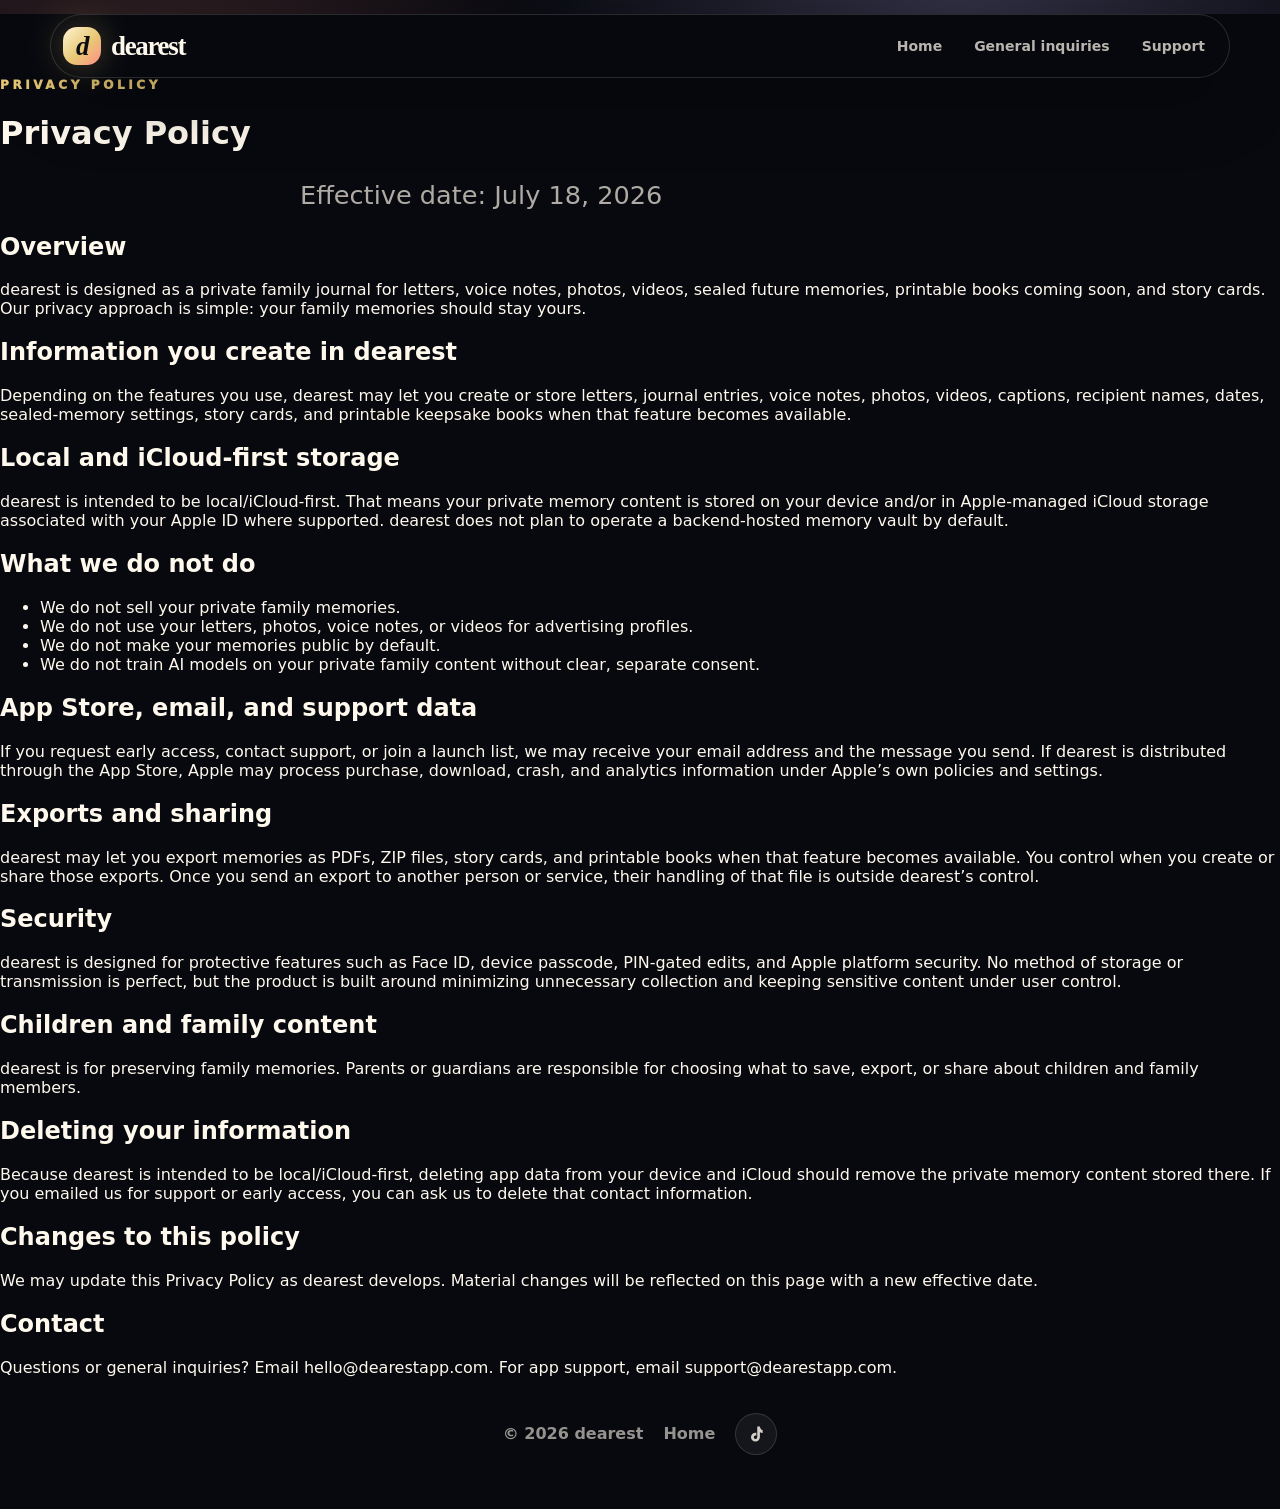
==== commit d11b7a9e: "Add TikTok profile link" ====
--- a/privacy.html
+++ b/privacy.html
@@ -7,7 +7,7 @@
   <meta name="description" content="Privacy Policy for dearest, a private family journal app." />
   <meta name="theme-color" content="#0b141d" />
   <link rel="canonical" href="https://dearestapp.com/privacy" />
-  <link rel="stylesheet" href="./styles.css?v=13" />
+  <link rel="stylesheet" href="./styles.css?v=29" />
   <link rel="icon" href="./assets/icon-192.png" type="image/png" />
 </head>
 <body class="policy-page">
@@ -82,6 +82,14 @@
     </section>
   </main>
 
-  <footer><span>© 2026 dearest</span><a href="/">Home</a></footer>
+  <footer>
+    <span>© 2026 dearest</span>
+    <a href="/">Home</a>
+    <a class="social-icon" href="https://www.tiktok.com/@dearest.app" target="_blank" rel="noopener noreferrer" aria-label="dearest on TikTok">
+      <svg viewBox="0 0 24 24" aria-hidden="true" focusable="false">
+        <path d="M16.6 3c.34 2.15 1.52 3.74 3.4 4.58v3.14a8.1 8.1 0 0 1-3.34-.9v5.84c0 3.18-2.23 5.34-5.35 5.34A5.24 5.24 0 0 1 6 15.78c0-3.05 2.32-5.26 5.46-5.26.34 0 .66.03.97.1v3.2a3.16 3.16 0 0 0-.95-.14 2.02 2.02 0 0 0-2.15 2.1 2.05 2.05 0 0 0 2.08 2.1c1.3 0 2.1-.84 2.1-2.28V3h3.09Z" />
+      </svg>
+    </a>
+  </footer>
 </body>
 </html>
--- a/styles.css
+++ b/styles.css
@@ -25,7 +25,7 @@
 nav{display:flex;align-items:center;gap:4px}nav a{min-height:42px;display:inline-flex;align-items:center;padding:0 14px;border-radius:999px;color:rgba(255,248,236,.72);font-size:14px;font-weight:800}.nav-cta,nav a:hover{background:rgba(255,255,255,.08);color:var(--ink);border:1px solid rgba(255,255,255,.06)}
 .section-shell{width:min(1180px,calc(100% - 32px));margin:0 auto}.dark-section{position:relative}.eyebrow{margin:0 0 16px;color:var(--gold);font-size:12px;line-height:1.2;font-weight:950;letter-spacing:.3em;text-transform:uppercase}.hero h1,.section-intro h2,.problem-band h2,.approach h2,.showcase h2,.trust h2,.final-cta h2{font-family:Georgia,"New York",serif;margin:0;letter-spacing:-.075em;line-height:1.06;text-wrap:balance}.hero{min-height:calc(100svh - 76px);padding:clamp(72px,11vw,142px) 0 54px;display:grid;place-items:center;text-align:center;isolation:isolate}.hero-content{position:relative;z-index:2;max-width:930px}.hero h1{font-size:clamp(64px,10.8vw,154px);background:linear-gradient(110deg,#fffdf7 0%,#ffe2c5 43%,#cfc3ff 76%,#8ed6ff 100%);-webkit-background-clip:text;color:transparent}.lead{max-width:680px;margin:26px auto 0;color:var(--muted);font-size:clamp(19px,2vw,27px);line-height:1.36}.actions{display:flex;justify-content:center;gap:12px;flex-wrap:wrap;margin-top:34px}.primary,.secondary,.policy-link{min-height:56px;display:inline-flex;align-items:center;justify-content:center;padding:0 24px;border-radius:999px;font-weight:950}.primary{background:linear-gradient(135deg,#fff4c7,var(--gold) 42%,var(--rose));color:#090d14;box-shadow:0 20px 54px rgba(255,143,136,.24)}.disabled-cta{cursor:default}.secondary,.policy-link{border:1px solid var(--line);background:rgba(255,255,255,.06)}
 .ambient-cards{position:absolute;inset:0;overflow:hidden;z-index:0}.memory-card{position:absolute;width:min(280px,42vw);padding:17px;border:1px solid rgba(255,255,255,.13);border-radius:24px;background:rgba(15,20,31,.58);backdrop-filter:blur(12px);box-shadow:var(--shadow);text-align:left}.memory-card span{display:block;color:var(--gold);font-size:11px;font-weight:950;letter-spacing:.18em;text-transform:uppercase}.memory-card strong{display:block;margin-top:8px;font-family:Georgia,"New York",serif;font-size:25px;letter-spacing:-.04em}.memory-card small{display:block;margin-top:8px;color:rgba(255,248,236,.62);font-weight:750;line-height:1.35}.card-birthday{left:4%;top:18%;transform:rotate(-7deg)}.card-letter{right:3%;top:22%;transform:rotate(6deg)}.card-voice{display:none}.hero-proof{position:relative;z-index:3;margin-top:72px;width:min(820px,100%);color:rgba(255,248,236,.58)}.hero-proof span{font-weight:900}.hero-proof ul{list-style:none;margin:15px 0 0;padding:0;display:flex;justify-content:center;gap:10px;flex-wrap:wrap}.hero-proof li{padding:9px 12px;border:1px solid var(--line);border-radius:999px;background:rgba(255,255,255,.045);font-weight:850;color:rgba(255,248,236,.76)}
-.moments{padding:98px 0 120px}.section-intro{max-width:760px}.section-intro h2{font-size:clamp(48px,7.4vw,104px)}.section-intro p{margin:24px 0 0;color:var(--muted);font-size:clamp(18px,1.8vw,24px);line-height:1.42}.moment-grid{margin-top:38px;display:grid;grid-template-columns:1fr 1fr;gap:18px}.moment-panel{min-height:470px;padding:26px;border:1px solid var(--line);border-radius:var(--radius);background:linear-gradient(145deg,rgba(255,255,255,.085),rgba(255,255,255,.035));box-shadow:var(--shadow);overflow:hidden;display:grid;align-content:space-between;gap:24px}.panel-large{grid-column:1/-1;grid-template-columns:.8fr 1.2fr;align-items:center}.moment-panel h3{font-family:Georgia,"New York",serif;margin:0;font-size:clamp(32px,4.6vw,70px);line-height:1.12;letter-spacing:-.06em}.moment-panel p:not(.eyebrow){color:var(--muted)}.moment-panel img{width:100%;border-radius:26px;border:1px solid rgba(255,255,255,.12);box-shadow:0 24px 72px rgba(0,0,0,.38);object-fit:cover}.moment-panel:not(.panel-large) img{max-height:540px}.problem-band{position:relative;overflow:hidden;background:linear-gradient(120deg,#241a43 0%,#7b4856 48%,#ecd3a4 100%);color:#fff;padding:clamp(86px,12vw,154px) 0}.problem-band::before{content:"";position:absolute;inset:0;background:radial-gradient(circle at 20% 0%,rgba(255,255,255,.26),transparent 32%),radial-gradient(circle at 84% 74%,rgba(0,0,0,.24),transparent 36%)}.problem-inner{position:relative;width:min(1180px,calc(100% - 32px));margin:0 auto;display:grid;grid-template-columns:1.2fr .8fr;gap:40px;align-items:end}.problem-band h2{font-size:clamp(50px,7.6vw,112px)}.problem-band p{margin:0;color:rgba(255,255,255,.78);font-size:clamp(19px,2vw,27px);line-height:1.35}.light-section{background:var(--cream);color:var(--cream-ink)}.approach{padding:clamp(84px,10vw,136px) 0}.approach-inner{width:min(1180px,calc(100% - 32px));margin:0 auto}.approach .eyebrow{color:#8a5b31}.approach .section-intro p{color:var(--cream-muted)}.approach-grid{margin-top:42px;display:grid;grid-template-columns:repeat(3,1fr);gap:16px}.approach-card{min-height:300px;padding:24px;border:1px solid rgba(27,23,32,.12);border-radius:28px;background:rgba(255,255,255,.52);box-shadow:0 24px 70px rgba(60,39,20,.09)}.approach-card span{display:inline-flex;margin-bottom:60px;color:#9b6b39;font-weight:950;letter-spacing:.12em}.approach-card h3,.trust-card h3{font-family:Georgia,"New York",serif;margin:0;font-size:34px;line-height:1.08;letter-spacing:-.05em}.approach-card p{color:var(--cream-muted);font-size:18px;line-height:1.45}.showcase{padding:120px 0;display:grid;grid-template-columns:.84fr 1.16fr;gap:48px;align-items:center}.showcase h2,.trust h2,.final-cta h2{font-size:clamp(48px,7.4vw,104px)}.showcase p,.trust-card p,.final-cta p{color:var(--muted);font-size:20px;line-height:1.45}.device-stack{position:relative;min-height:640px;overflow:hidden;border-radius:48px;background:radial-gradient(circle at 52% 18%,rgba(232,200,116,.18),transparent 34%),rgba(255,255,255,.035);border:1px solid rgba(255,255,255,.09);box-shadow:var(--shadow)}.device-stack::before{content:"";position:absolute;inset:18px;border-radius:38px;border:1px solid rgba(255,255,255,.07);background:linear-gradient(180deg,rgba(255,255,255,.06),rgba(255,255,255,.015))}.device-stack::after{content:"Private. Polished. Yours.";position:absolute;left:28px;bottom:28px;z-index:5;padding:13px 16px;border:1px solid rgba(255,255,255,.13);border-radius:999px;background:rgba(10,14,22,.76);backdrop-filter:blur(12px);color:rgba(255,248,236,.86);font-weight:950;letter-spacing:-.02em;box-shadow:0 24px 80px rgba(0,0,0,.34)}.device-stack img{position:absolute;border-radius:34px;border:1px solid rgba(255,255,255,.14);box-shadow:0 34px 100px rgba(0,0,0,.46);object-fit:cover}.device-main{width:min(440px,78%);right:8%;top:8%;z-index:2}.device-echo{width:min(330px,52%);left:8%;bottom:7%;z-index:1;opacity:.72;filter:saturate(.9) brightness(.78)}.trust{padding:112px 0}.trust-head{max-width:780px}.trust-grid{margin-top:38px;display:grid;grid-template-columns:repeat(4,1fr);gap:14px}.trust-card{min-height:250px;padding:22px;border:1px solid var(--line);border-radius:28px;background:rgba(255,255,255,.055)}.trust-card p{font-size:17px}.policy-link{margin-top:22px}.final-cta{padding:90px 0 72px;display:grid;grid-template-columns:.86fr 1.14fr;gap:38px;align-items:center}.final-copy{max-width:620px}.final-image{border-radius:34px;border:1px solid var(--line);box-shadow:var(--shadow)}footer{width:min(1180px,calc(100% - 32px));margin:0 auto 34px;padding:20px;display:flex;gap:20px;justify-content:center;flex-wrap:wrap;color:rgba(255,248,236,.58);font-weight:800}
+.moments{padding:98px 0 120px}.section-intro{max-width:760px}.section-intro h2{font-size:clamp(48px,7.4vw,104px)}.section-intro p{margin:24px 0 0;color:var(--muted);font-size:clamp(18px,1.8vw,24px);line-height:1.42}.moment-grid{margin-top:38px;display:grid;grid-template-columns:1fr 1fr;gap:18px}.moment-panel{min-height:470px;padding:26px;border:1px solid var(--line);border-radius:var(--radius);background:linear-gradient(145deg,rgba(255,255,255,.085),rgba(255,255,255,.035));box-shadow:var(--shadow);overflow:hidden;display:grid;align-content:space-between;gap:24px}.panel-large{grid-column:1/-1;grid-template-columns:.8fr 1.2fr;align-items:center}.moment-panel h3{font-family:Georgia,"New York",serif;margin:0;font-size:clamp(32px,4.6vw,70px);line-height:1.12;letter-spacing:-.06em}.moment-panel p:not(.eyebrow){color:var(--muted)}.moment-panel img{width:100%;border-radius:26px;border:1px solid rgba(255,255,255,.12);box-shadow:0 24px 72px rgba(0,0,0,.38);object-fit:cover}.moment-panel:not(.panel-large) img{max-height:540px}.problem-band{position:relative;overflow:hidden;background:linear-gradient(120deg,#241a43 0%,#7b4856 48%,#ecd3a4 100%);color:#fff;padding:clamp(86px,12vw,154px) 0}.problem-band::before{content:"";position:absolute;inset:0;background:radial-gradient(circle at 20% 0%,rgba(255,255,255,.26),transparent 32%),radial-gradient(circle at 84% 74%,rgba(0,0,0,.24),transparent 36%)}.problem-inner{position:relative;width:min(1180px,calc(100% - 32px));margin:0 auto;display:grid;grid-template-columns:1.2fr .8fr;gap:40px;align-items:end}.problem-band h2{font-size:clamp(50px,7.6vw,112px)}.problem-band p{margin:0;color:rgba(255,255,255,.78);font-size:clamp(19px,2vw,27px);line-height:1.35}.light-section{background:var(--cream);color:var(--cream-ink)}.approach{padding:clamp(84px,10vw,136px) 0}.approach-inner{width:min(1180px,calc(100% - 32px));margin:0 auto}.approach .eyebrow{color:#8a5b31}.approach .section-intro p{color:var(--cream-muted)}.approach-grid{margin-top:42px;display:grid;grid-template-columns:repeat(3,1fr);gap:16px}.approach-card{min-height:300px;padding:24px;border:1px solid rgba(27,23,32,.12);border-radius:28px;background:rgba(255,255,255,.52);box-shadow:0 24px 70px rgba(60,39,20,.09)}.approach-card span{display:inline-flex;margin-bottom:60px;color:#9b6b39;font-weight:950;letter-spacing:.12em}.approach-card h3,.trust-card h3{font-family:Georgia,"New York",serif;margin:0;font-size:34px;line-height:1.08;letter-spacing:-.05em}.approach-card p{color:var(--cream-muted);font-size:18px;line-height:1.45}.showcase{padding:120px 0;display:grid;grid-template-columns:.84fr 1.16fr;gap:48px;align-items:center}.showcase h2,.trust h2,.final-cta h2{font-size:clamp(48px,7.4vw,104px)}.showcase p,.trust-card p,.final-cta p{color:var(--muted);font-size:20px;line-height:1.45}.device-stack{position:relative;min-height:640px;overflow:hidden;border-radius:48px;background:radial-gradient(circle at 52% 18%,rgba(232,200,116,.18),transparent 34%),rgba(255,255,255,.035);border:1px solid rgba(255,255,255,.09);box-shadow:var(--shadow)}.device-stack::before{content:"";position:absolute;inset:18px;border-radius:38px;border:1px solid rgba(255,255,255,.07);background:linear-gradient(180deg,rgba(255,255,255,.06),rgba(255,255,255,.015))}.device-stack::after{content:"Private. Polished. Yours.";position:absolute;left:28px;bottom:28px;z-index:5;padding:13px 16px;border:1px solid rgba(255,255,255,.13);border-radius:999px;background:rgba(10,14,22,.76);backdrop-filter:blur(12px);color:rgba(255,248,236,.86);font-weight:950;letter-spacing:-.02em;box-shadow:0 24px 80px rgba(0,0,0,.34)}.device-stack img{position:absolute;border-radius:34px;border:1px solid rgba(255,255,255,.14);box-shadow:0 34px 100px rgba(0,0,0,.46);object-fit:cover}.device-main{width:min(440px,78%);right:8%;top:8%;z-index:2}.device-echo{width:min(330px,52%);left:8%;bottom:7%;z-index:1;opacity:.72;filter:saturate(.9) brightness(.78)}.trust{padding:112px 0}.trust-head{max-width:780px}.trust-grid{margin-top:38px;display:grid;grid-template-columns:repeat(4,1fr);gap:14px}.trust-card{min-height:250px;padding:22px;border:1px solid var(--line);border-radius:28px;background:rgba(255,255,255,.055)}.trust-card p{font-size:17px}.policy-link{margin-top:22px}.final-cta{padding:90px 0 72px;display:grid;grid-template-columns:.86fr 1.14fr;gap:38px;align-items:center}.final-copy{max-width:620px}.final-image{border-radius:34px;border:1px solid var(--line);box-shadow:var(--shadow)}footer{width:min(1180px,calc(100% - 32px));margin:0 auto 34px;padding:20px;display:flex;gap:20px;justify-content:center;align-items:center;flex-wrap:wrap;color:rgba(255,248,236,.58);font-weight:800}.social-icon{width:42px;height:42px;display:inline-grid;place-items:center;border:1px solid var(--line);border-radius:999px;background:rgba(255,255,255,.055);color:rgba(255,248,236,.82);transition:transform .18s ease,background .18s ease,color .18s ease}.social-icon:hover{transform:translateY(-1px);background:rgba(255,255,255,.1);color:var(--ink)}.social-icon svg{width:20px;height:20px;display:block;fill:currentColor}
 .reveal{opacity:1;transform:translateY(0)}.motion-ready .reveal{opacity:1;transform:translate3d(0,14px,0);transition:transform .72s cubic-bezier(.22,.61,.36,1);will-change:transform}.motion-ready .reveal.is-visible{opacity:1;transform:translate3d(0,0,0)}.motion-ready .memory-card{transition:transform .18s linear;will-change:transform}.motion-ready .card-birthday{transform:translate3d(0,calc(var(--scroll,0) * -20px),0) rotate(-7deg)}.motion-ready .card-letter{transform:translate3d(0,calc(var(--scroll,0) * 18px),0) rotate(6deg)}.motion-ready .card-voice{transform:translate3d(-50%,calc((var(--scroll,0) * -14px) + var(--float-y,0px)),0) rotate(-2deg)}.motion-ready .moment-panel img,.motion-ready .device-stack img,.motion-ready .final-image{transform:translate3d(0,var(--float-y,0px),0);transition:transform .12s linear;will-change:transform}.motion-ready .device-echo{transform:translate3d(0,calc(var(--float-y,0px) * .45),0)}
 .hero-app-icon{width:94px;height:94px;display:block;margin:0 auto 18px;border-radius:25px;object-fit:cover;box-shadow:0 0 54px rgba(232,200,116,.32),0 24px 80px rgba(0,0,0,.34)}.panel-large img{max-height:620px;object-position:top center}.moment-panel:not(.panel-large) img{height:520px;object-fit:cover;object-position:top center}.final-image{width:100%;object-fit:cover;object-position:center}.device-main,.device-echo{object-position:top center}.moment-panel img{background:#09101a}.panel-large img{height:620px;max-height:620px;object-fit:cover;object-position:50% 24%}.moment-panel:not(.panel-large) img{height:560px;max-height:none;object-fit:contain;object-position:center;background:linear-gradient(180deg,#0b121d,#070a10)}.device-main,.device-echo{object-fit:cover;object-position:top center}.final-image{max-height:720px}.wordmark-only{font-family:Georgia,"New York",serif;font-size:34px;font-weight:900;letter-spacing:-.075em;line-height:1;background:linear-gradient(135deg,#fff9e8 0%,#e8c874 38%,#162233 72%,#d7bd7b 100%);-webkit-background-clip:text;color:transparent;text-shadow:0 18px 48px rgba(232,200,116,.18)}.wordmark-only:hover{color:transparent}html.lenis,html.lenis body{height:auto}.lenis.lenis-smooth{scroll-behavior:auto!important}.lenis.lenis-smooth [data-lenis-prevent]{overscroll-behavior:contain}.lenis.lenis-stopped{overflow:hidden}.lenis.lenis-smooth iframe{pointer-events:none}@media (prefers-reduced-motion:reduce){html{scroll-behavior:auto}.motion-ready .reveal,.motion-ready .memory-card{opacity:1;transform:none!important;transition:none!important}}
 @media (max-width:900px){.site-header{position:relative;top:0;border-radius:24px;align-items:flex-start}.brand{font-size:25px}.wordmark-only{font-size:31px}nav{flex-wrap:wrap;justify-content:flex-end;max-width:225px}nav a{min-height:36px;padding:0 10px;font-size:13px}.hero{text-align:left;place-items:end start;padding-top:72px}.hero-content{max-width:100%}.hero h1{font-size:clamp(58px,18vw,92px)}.lead{margin-left:0;margin-right:0}.actions{justify-content:flex-start}.ambient-cards{opacity:.72}.card-birthday{left:-18%;top:7%}.card-letter{right:-22%;top:12%}.card-voice{display:none}.hero-proof ul{justify-content:flex-start}.moments{padding:72px 0}.moment-grid,.panel-large,.problem-inner,.approach-grid,.showcase,.trust-grid,.final-cta{grid-template-columns:1fr}.panel-large{min-height:auto}.moment-panel{min-height:auto;padding:18px}.problem-inner{align-items:start}.approach-card span{margin-bottom:42px}.showcase{padding:76px 0;gap:26px}.device-stack{min-height:560px}.device-main{right:5%;width:82%}.device-echo{left:3%;width:48%}.trust{padding:76px 0}.final-cta{padding:76px 0 62px}.site-header,.section-shell,.problem-inner,.approach-inner,footer{width:calc(100% - 24px)}}
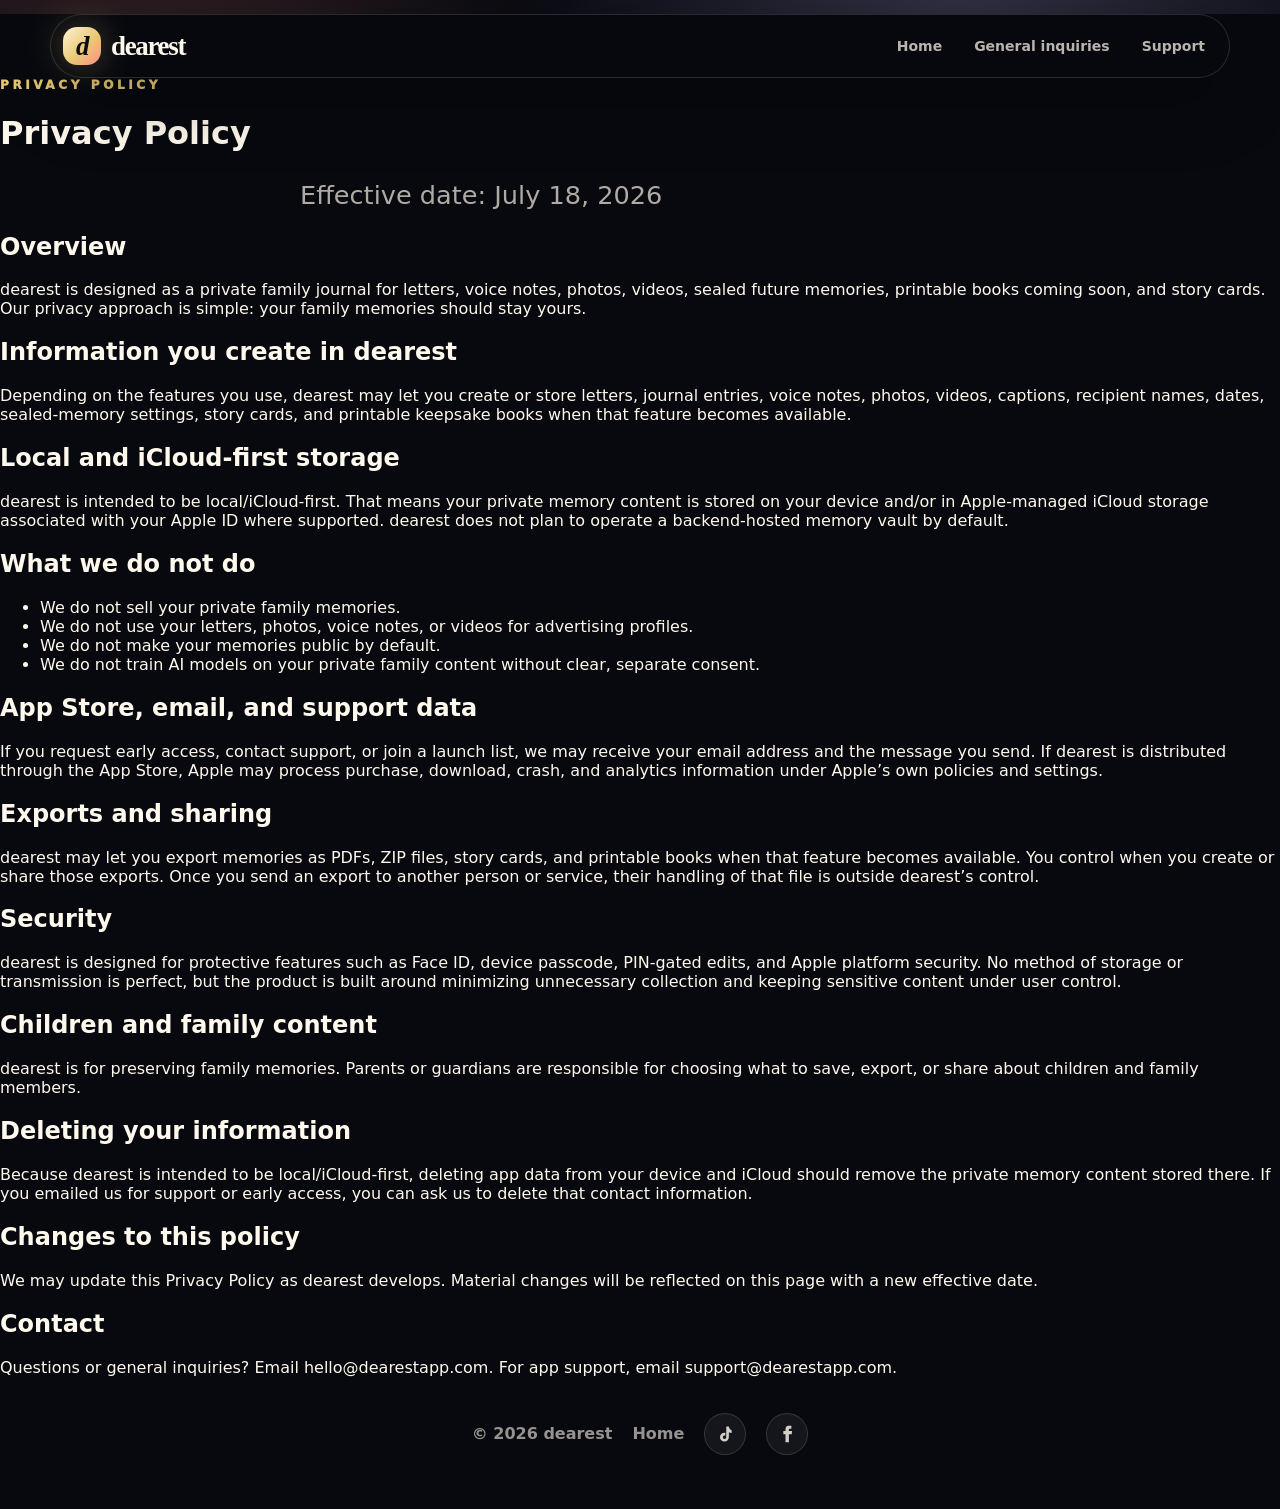
==== commit 0d3a1e88: "Add Facebook profile link" ====
--- a/privacy.html
+++ b/privacy.html
@@ -90,6 +90,11 @@
         <path d="M16.6 3c.34 2.15 1.52 3.74 3.4 4.58v3.14a8.1 8.1 0 0 1-3.34-.9v5.84c0 3.18-2.23 5.34-5.35 5.34A5.24 5.24 0 0 1 6 15.78c0-3.05 2.32-5.26 5.46-5.26.34 0 .66.03.97.1v3.2a3.16 3.16 0 0 0-.95-.14 2.02 2.02 0 0 0-2.15 2.1 2.05 2.05 0 0 0 2.08 2.1c1.3 0 2.1-.84 2.1-2.28V3h3.09Z" />
       </svg>
     </a>
+    <a class="social-icon" href="https://www.facebook.com/dearest.app" target="_blank" rel="noopener noreferrer" aria-label="dearest on Facebook">
+      <svg viewBox="0 0 24 24" aria-hidden="true" focusable="false">
+        <path d="M14.25 8.4V6.72c0-.74.5-.91.85-.91h2.16V2.12L14.27 2.1c-3.32 0-4.07 2.48-4.07 4.07V8.4H7.58v3.82h2.62V22h4.05v-9.78h3.38l.45-3.82h-3.83Z" />
+      </svg>
+    </a>
   </footer>
 </body>
 </html>
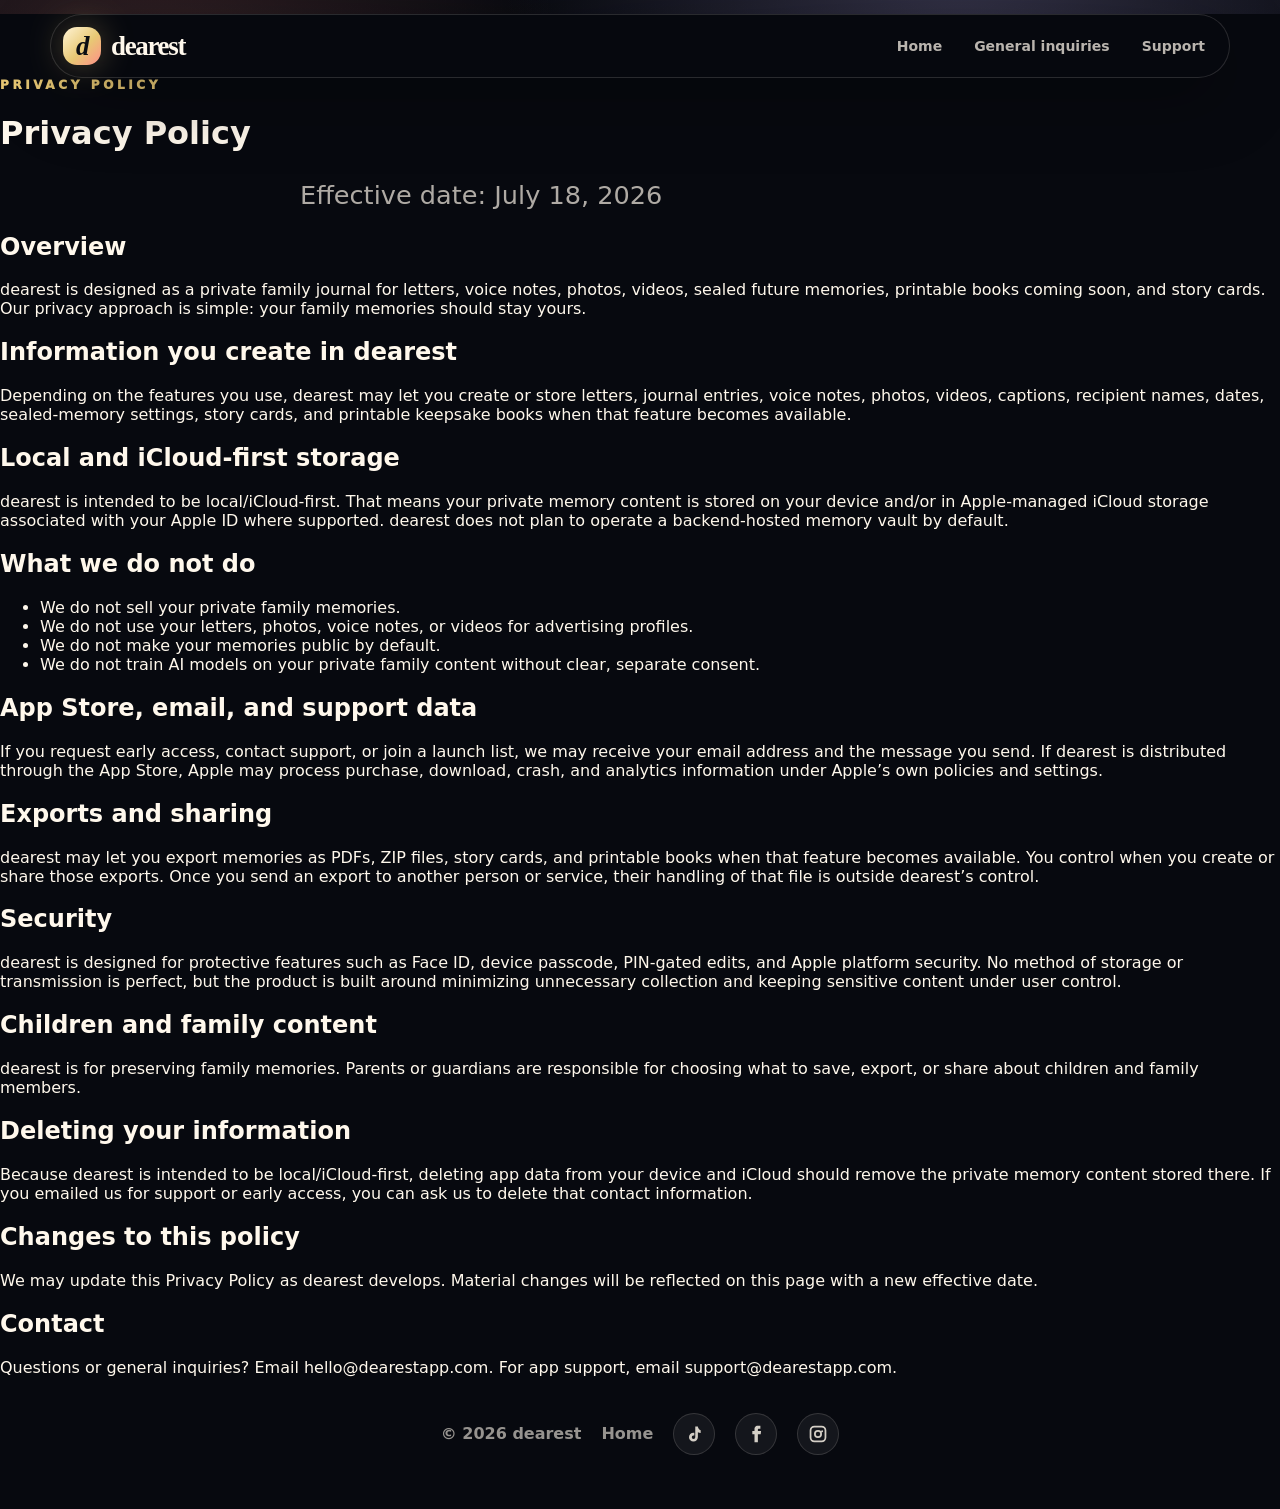
==== commit 81f01afa: "Add App Store and Instagram links" ====
--- a/privacy.html
+++ b/privacy.html
@@ -95,6 +95,11 @@
         <path d="M14.25 8.4V6.72c0-.74.5-.91.85-.91h2.16V2.12L14.27 2.1c-3.32 0-4.07 2.48-4.07 4.07V8.4H7.58v3.82h2.62V22h4.05v-9.78h3.38l.45-3.82h-3.83Z" />
       </svg>
     </a>
+    <a class="social-icon" href="https://www.instagram.com/thedearestapp" target="_blank" rel="noopener noreferrer" aria-label="dearest on Instagram">
+      <svg viewBox="0 0 24 24" aria-hidden="true" focusable="false">
+        <path d="M7.7 2h8.6A5.7 5.7 0 0 1 22 7.7v8.6a5.7 5.7 0 0 1-5.7 5.7H7.7A5.7 5.7 0 0 1 2 16.3V7.7A5.7 5.7 0 0 1 7.7 2Zm0 2.1a3.6 3.6 0 0 0-3.6 3.6v8.6a3.6 3.6 0 0 0 3.6 3.6h8.6a3.6 3.6 0 0 0 3.6-3.6V7.7a3.6 3.6 0 0 0-3.6-3.6H7.7Zm4.3 3.1a4.8 4.8 0 1 1 0 9.6 4.8 4.8 0 0 1 0-9.6Zm0 2.1a2.7 2.7 0 1 0 0 5.4 2.7 2.7 0 0 0 0-5.4Zm5-1.85a1.15 1.15 0 1 1 0 2.3 1.15 1.15 0 0 1 0-2.3Z" />
+      </svg>
+    </a>
   </footer>
 </body>
 </html>
